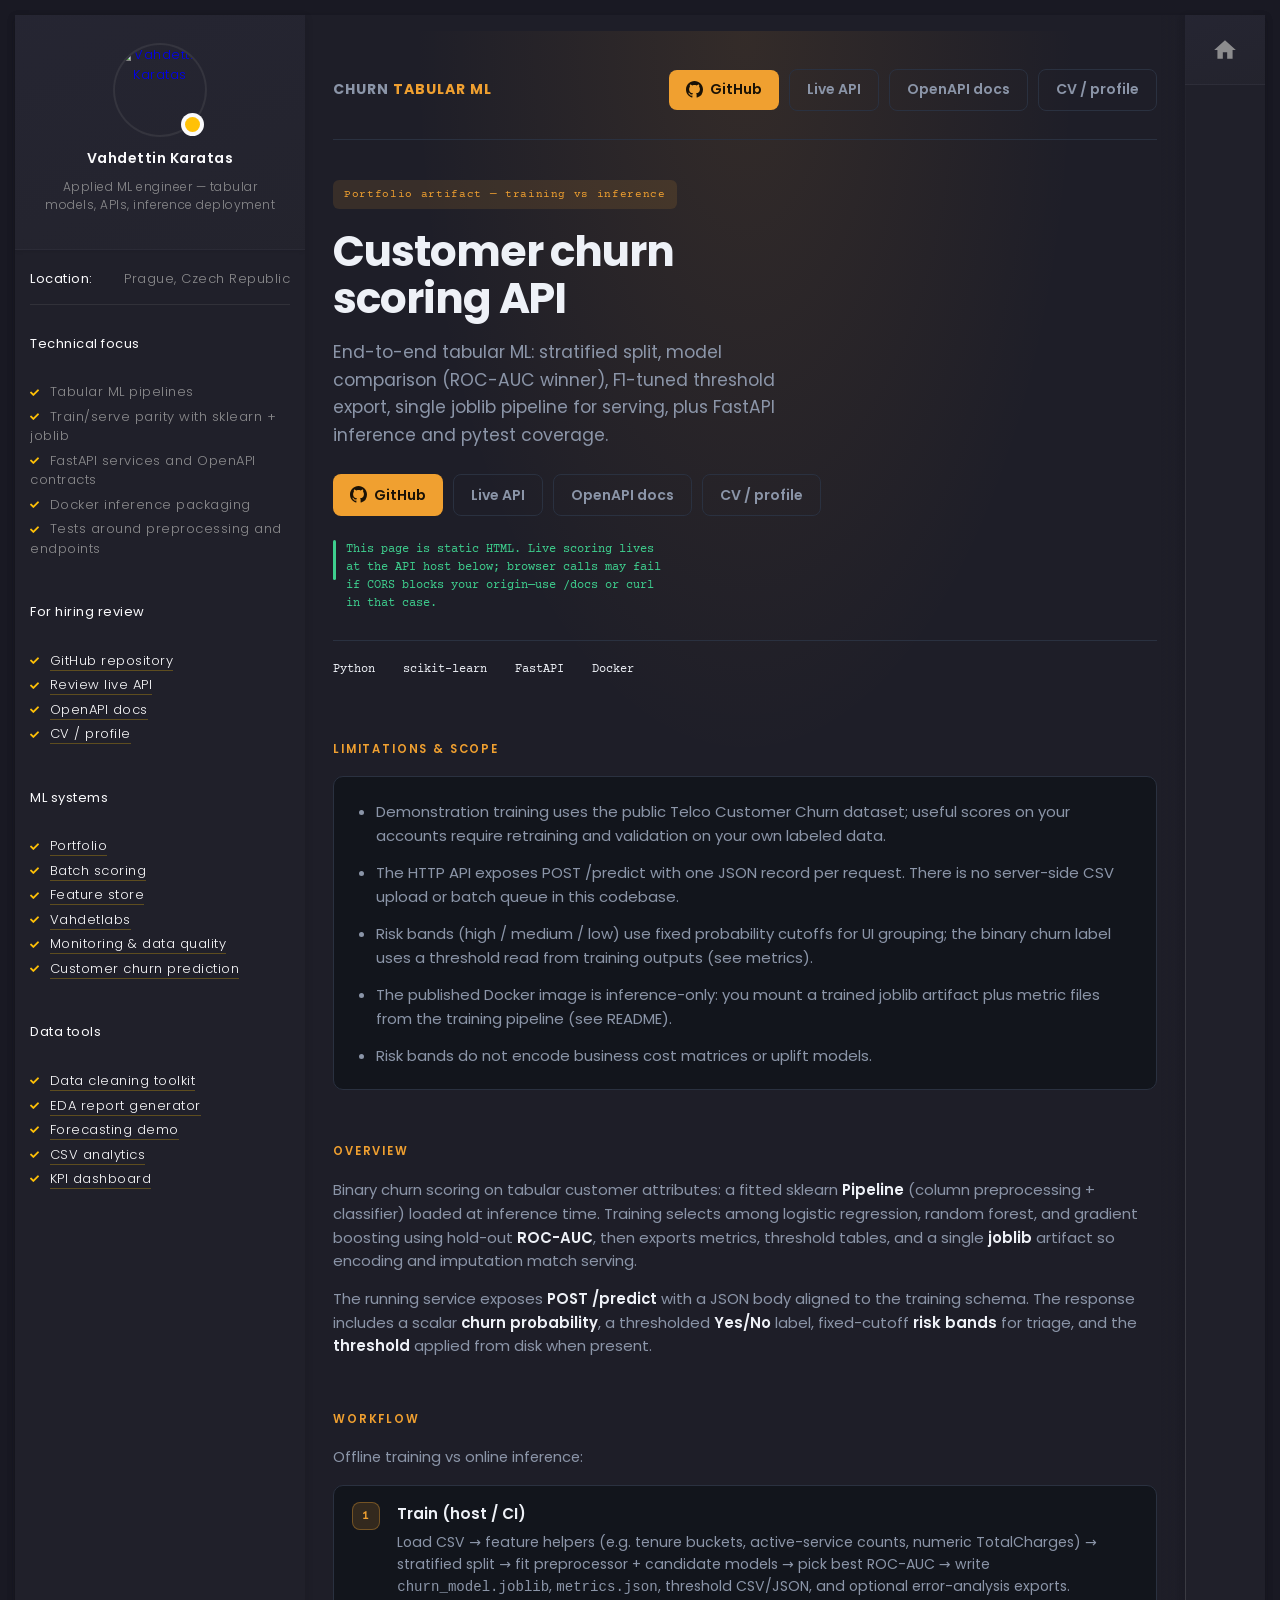
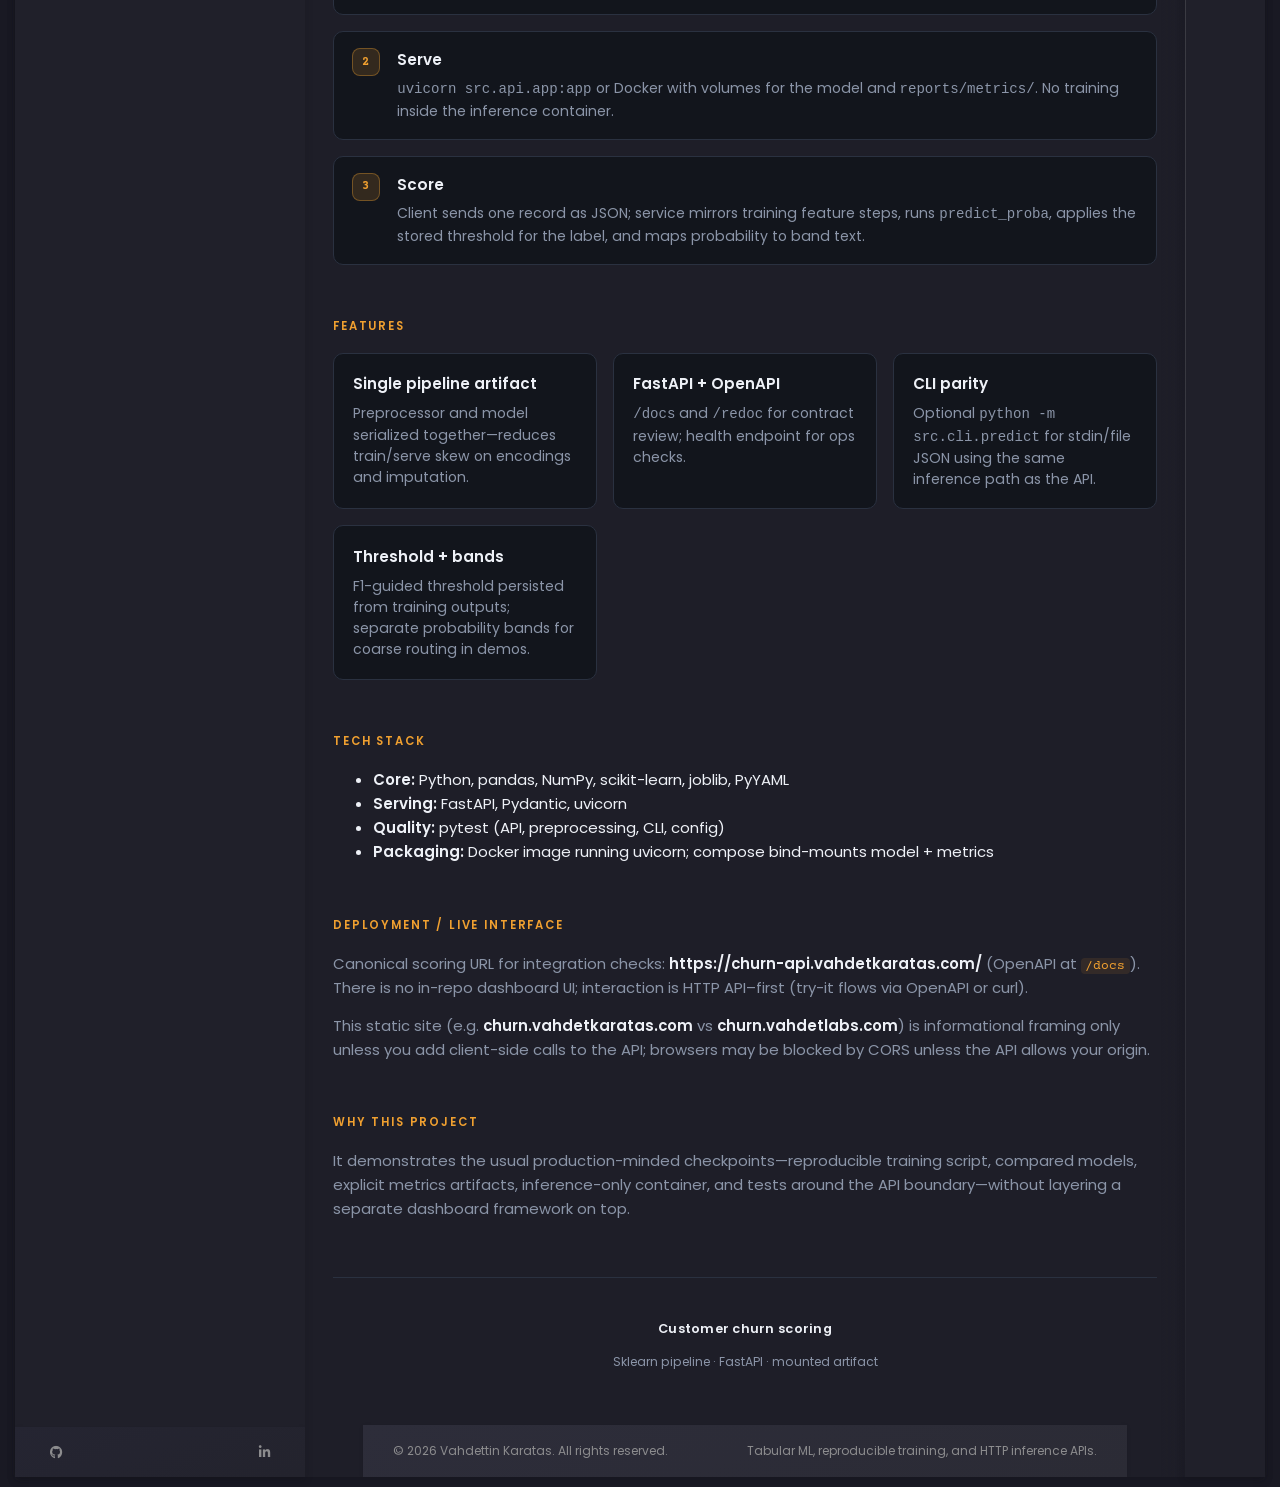
==== layout-shell/index.html @ cf545b8a "u2" ====
<!DOCTYPE html>
<html lang="en">
<head>
  <meta charset="UTF-8">
  <meta name="viewport" content="width=device-width, initial-scale=1">
  <meta name="description" content="Tabular churn model with sklearn preprocessing pipeline, FastAPI POST /predict, OpenAPI docs, and Docker inference deployment.">
  <meta name="theme-color" content="#1a1a1f">
  <title>Customer churn scoring — portfolio artifact</title>
  <link rel="icon" href="/favicon.svg" type="image/svg+xml">
  <link rel="shortcut icon" href="/favicon.svg" type="image/svg+xml">
  <link rel="preconnect" href="https://fonts.googleapis.com">
  <link rel="preconnect" href="https://fonts.gstatic.com" crossorigin>
  <link href="https://fonts.googleapis.com/css2?family=Courier+Prime:ital,wght@0,400;0,700;1,400&family=Poppins:wght@200;300;400;600;700&display=swap" rel="stylesheet">
  <link rel="stylesheet" href="https://cdnjs.cloudflare.com/ajax/libs/font-awesome/5.15.4/css/all.min.css" crossorigin="anonymous" referrerpolicy="no-referrer">
  <link rel="stylesheet" href="shell.css">
  <link rel="stylesheet" href="demo-content.css">
</head>
<body>
  <div class="shell-outer">
    <div class="shell-card">
      <div class="art-info-bar">
        <div class="art-info-bar-frame">
          <div class="art-info-bar-header">
            <button type="button" class="art-info-bar-btn" aria-label="Toggle info" aria-expanded="false">
              <i class="fas fa-ellipsis-v" aria-hidden="true"></i>
            </button>
          </div>

          <div class="art-header">
            <div class="art-avatar">
              <a href="https://vahdetkaratas.com/" class="art-avatar-curtain">
                <img src="https://vahdetkaratas.com/img/face-1.jpg" alt="Vahdettin Karatas" width="90" height="90">
                <i class="fas fa-expand" aria-hidden="true"></i>
              </a>
              <div class="art-lamp-light">
                <div class="art-available-lamp"></div>
              </div>
            </div>
            <h5 class="art-name mb-10"><a href="https://vahdetkaratas.com/">Vahdettin Karatas</a></h5>
            <div class="art-sm-text">Applied ML engineer — tabular models, APIs, inference deployment</div>
            
          </div>

          <div id="scrollbar2" class="art-scroll-frame">
            <div class="art-table p-15-15">
              <ul>
                <li><h6>Location:</h6><span>Prague, Czech Republic</span></li>
              </ul>
            </div>

            <div class="art-ls-divider"></div>

            <div class="art-knowledge-block p-30-15">
              <h6 class="mb-15">Technical focus</h6>
              <ul class="art-knowledge-list p-15-0">
                <li>Tabular ML pipelines</li>
<li>Train/serve parity with sklearn + joblib</li>
<li>FastAPI services and OpenAPI contracts</li>
<li>Docker inference packaging</li>
<li>Tests around preprocessing and endpoints</li>
              </ul>
            </div>

            <div class="art-knowledge-block p-30-15">
              <h6 class="mb-15">For hiring review</h6>
              <ul class="art-knowledge-list p-15-0">
                <li><a href="https://github.com/vahdetkaratas/Customer-Churn-Prediction-System" target="_blank" rel="noopener noreferrer">GitHub repository</a></li>
<li><a href="https://churn-api.vahdetkaratas.com/" target="_blank" rel="noopener noreferrer">Review live API</a></li>
<li><a href="https://churn-api.vahdetkaratas.com/docs" target="_blank" rel="noopener noreferrer">OpenAPI docs</a></li>
<li><a href="https://vahdetkaratas.com/" target="_blank" rel="noopener noreferrer">CV / profile</a></li>
              </ul>
            </div>

            <div class="art-knowledge-block p-30-15">
              <h6 class="mb-15">ML systems</h6>
              <ul class="art-knowledge-list p-15-0">
                <li><a href="https://vahdetkaratas.com/portfolio" target="_blank" rel="noopener noreferrer">Portfolio</a></li>
                <li><a href="https://batch-scoring.vahdetkaratas.com/" target="_blank" rel="noopener noreferrer">Batch scoring</a></li>
                <li><a href="https://feature-store.vahdetkaratas.com/" target="_blank" rel="noopener noreferrer">Feature store</a></li>
                <li><a href="https://vahdetlabs.com/" target="_blank" rel="noopener noreferrer">Vahdetlabs</a></li>
                <li><a href="https://monitoring.vahdetlabs.com/" target="_blank" rel="noopener noreferrer">Monitoring &amp; data quality</a></li>
                <li><a href="https://churn.vahdetlabs.com/" target="_blank" rel="noopener noreferrer">Customer churn prediction</a></li>
              </ul>
            </div>

            <div class="art-knowledge-block p-30-15">
              <h6 class="mb-15">Data tools</h6>
              <ul class="art-knowledge-list p-15-0">
                <li><a href="https://data-cleaning.vahdetlabs.com/" target="_blank" rel="noopener noreferrer">Data cleaning toolkit</a></li>
                <li><a href="https://eda-report.vahdetlabs.com/" target="_blank" rel="noopener noreferrer">EDA report generator</a></li>
                <li><a href="https://forecasting.vahdetlabs.com/" target="_blank" rel="noopener noreferrer">Forecasting demo</a></li>
                <li><a href="https://ai-analysis.vahdetlabs.com/" target="_blank" rel="noopener noreferrer">CSV analytics</a></li>
                <li><a href="https://kpi-dashboard.vahdetlabs.com/" target="_blank" rel="noopener noreferrer">KPI dashboard</a></li>
              </ul>
            </div>

          </div>

          <div class="art-ls-social">
            <a href="https://github.com/vahdetkaratas" target="_blank" rel="noopener noreferrer" title="GitHub" aria-label="GitHub"><i class="fab fa-github" aria-hidden="true"></i></a>
<a href="https://linkedin.com/in/vahdetkaratas" target="_blank" rel="noopener noreferrer" title="LinkedIn" aria-label="LinkedIn"><i class="fab fa-linkedin-in" aria-hidden="true"></i></a>
          </div>
        </div>
      </div>

      <div class="shell-main-wrap" id="shellMainWrap">
        <div class="shell-mobile-curtain" id="shellMobileCurtain" aria-hidden="true"></div>
        <div class="shell-main">
          <main class="shell-scroll" id="shellScroll">
            <div class="shell-content" id="projectContent">
              <div class="batch-page">
                <a class="skip" href="#main">Skip to content</a>

                <div class="wrap">
                  <header>
                    <div class="logo" id="top">Churn <span>tabular ML</span></div>
                    <div class="nav-actions">
                      <a class="btn btn-primary" href="https://github.com/vahdetkaratas/Customer-Churn-Prediction-System" target="_blank" rel="noopener noreferrer"><svg viewBox="0 0 24 24" aria-hidden="true"><path d="M12 0C5.37 0 0 5.37 0 12c0 5.31 3.435 9.795 8.205 11.385.6.105.825-.255.825-.57 0-.285-.015-1.23-.015-2.235-3.015.555-3.795-.735-4.035-1.41-.135-.345-.72-1.41-1.23-1.695-.42-.225-1.02-.78-.015-.795.945-.015 1.62.87 1.845 1.23 1.08 1.815 2.805 1.305 3.495.99.105-.78.42-1.305.765-1.605-2.67-.3-5.46-1.335-5.46-5.925 0-1.305.465-2.385 1.23-3.225-.12-.3-.54-1.53.12-3.18 0 0 1.005-.315 3.3 1.23.96-.27 1.98-.405 3-.405s2.04.135 3 .405c2.295-1.56 3.3-1.23 3.3-1.23.66 1.65.24 2.88.12 3.18.765.84 1.23 1.905 1.23 3.225 0 4.605-2.805 5.625-5.475 5.925.435.375.81 1.095.81 2.22 0 1.605-.015 2.895-.015 3.3 0 .315.225.69.825.57A12.02 12.02 0 0024 12c0-6.63-5.37-12-12-12z"/></svg>GitHub</a>
<a class="btn btn-ghost" href="https://churn-api.vahdetkaratas.com/" target="_blank" rel="noopener noreferrer">Live API</a>
<a class="btn btn-ghost" href="https://churn-api.vahdetkaratas.com/docs" target="_blank" rel="noopener noreferrer">OpenAPI docs</a>
<a class="btn btn-ghost" href="https://vahdetkaratas.com/" target="_blank" rel="noopener noreferrer">CV / profile</a>
                    </div>
                  </header>

                  <div id="main">
                    <section class="hero">
                      <span class="hero-badge">Portfolio artifact — training vs inference</span>
                      <h1>Customer churn scoring API</h1>
                      <p class="hero-lead">End-to-end tabular ML: stratified split, model comparison (ROC-AUC winner), F1-tuned threshold export, single joblib pipeline for serving, plus FastAPI inference and pytest coverage.</p>
                      <div class="hero-cta">
                        <a class="btn btn-primary" href="https://github.com/vahdetkaratas/Customer-Churn-Prediction-System" target="_blank" rel="noopener noreferrer"><svg viewBox="0 0 24 24" aria-hidden="true"><path d="M12 0C5.37 0 0 5.37 0 12c0 5.31 3.435 9.795 8.205 11.385.6.105.825-.255.825-.57 0-.285-.015-1.23-.015-2.235-3.015.555-3.795-.735-4.035-1.41-.135-.345-.72-1.41-1.23-1.695-.42-.225-1.02-.78-.015-.795.945-.015 1.62.87 1.845 1.23 1.08 1.815 2.805 1.305 3.495.99.105-.78.42-1.305.765-1.605-2.67-.3-5.46-1.335-5.46-5.925 0-1.305.465-2.385 1.23-3.225-.12-.3-.54-1.53.12-3.18 0 0 1.005-.315 3.3 1.23.96-.27 1.98-.405 3-.405s2.04.135 3 .405c2.295-1.56 3.3-1.23 3.3-1.23.66 1.65.24 2.88.12 3.18.765.84 1.23 1.905 1.23 3.225 0 4.605-2.805 5.625-5.475 5.925.435.375.81 1.095.81 2.22 0 1.605-.015 2.895-.015 3.3 0 .315.225.69.825.57A12.02 12.02 0 0024 12c0-6.63-5.37-12-12-12z"/></svg>GitHub</a>
<a class="btn btn-ghost" href="https://churn-api.vahdetkaratas.com/" target="_blank" rel="noopener noreferrer">Live API</a>
<a class="btn btn-ghost" href="https://churn-api.vahdetkaratas.com/docs" target="_blank" rel="noopener noreferrer">OpenAPI docs</a>
<a class="btn btn-ghost" href="https://vahdetkaratas.com/" target="_blank" rel="noopener noreferrer">CV / profile</a>
                      </div>
                      <p class="hero-note">This page is static HTML. Live scoring lives at the API host below; browser calls may fail if CORS blocks your origin—use /docs or curl in that case.</p>
                      <div class="metrics" aria-label="Project facts">
                        <div><span>Python</span></div>
<div><span>scikit-learn</span></div>
<div><span>FastAPI</span></div>
<div><span>Docker</span></div>
                      </div>
                    </section>

                    <section id="scope" aria-labelledby="h-scope"><h2 id="h-scope">Limitations &amp; scope</h2><div class="pitch"><ul><li>Demonstration training uses the public Telco Customer Churn dataset; useful scores on your accounts require retraining and validation on your own labeled data.</li>
<li>The HTTP API exposes POST /predict with one JSON record per request. There is no server-side CSV upload or batch queue in this codebase.</li>
<li>Risk bands (high / medium / low) use fixed probability cutoffs for UI grouping; the binary churn label uses a threshold read from training outputs (see metrics).</li>
<li>The published Docker image is inference-only: you mount a trained joblib artifact plus metric files from the training pipeline (see README).</li>
<li>Risk bands do not encode business cost matrices or uplift models.</li></ul></div></section>

                    <section class="proj-section" aria-labelledby="overview-heading">
  <h2 id="overview-heading">Overview</h2>
  <div class="proj-prose">
    <p>
      Binary churn scoring on tabular customer attributes: a fitted sklearn <strong>Pipeline</strong>
      (column preprocessing + classifier) loaded at inference time. Training selects among logistic regression,
      random forest, and gradient boosting using hold-out <strong>ROC-AUC</strong>, then exports metrics,
      threshold tables, and a single <strong>joblib</strong> artifact so encoding and imputation match serving.
    </p>
    <p>
      The running service exposes <strong>POST /predict</strong> with a JSON body aligned to the training schema.
      The response includes a scalar <strong>churn probability</strong>, a thresholded <strong>Yes/No</strong> label,
      fixed-cutoff <strong>risk bands</strong> for triage, and the <strong>threshold</strong> applied from disk when present.
    </p>
  </div>
</section>

<section class="proj-section" aria-labelledby="workflow-heading">
  <h2 id="workflow-heading">Workflow</h2>
  <p class="proj-section-intro">Offline training vs online inference:</p>
  <ol class="proj-steps">
    <li class="proj-step">
      <span class="proj-step-num">1</span>
      <div class="proj-step-body">
        <h3 class="proj-step-title">Train (host / CI)</h3>
        <p>
          Load CSV → feature helpers (e.g. tenure buckets, active-service counts, numeric TotalCharges) → stratified split →
          fit preprocessor + candidate models → pick best ROC-AUC → write <code>churn_model.joblib</code>,
          <code>metrics.json</code>, threshold CSV/JSON, and optional error-analysis exports.
        </p>
      </div>
    </li>
    <li class="proj-step">
      <span class="proj-step-num">2</span>
      <div class="proj-step-body">
        <h3 class="proj-step-title">Serve</h3>
        <p>
          <code>uvicorn src.api.app:app</code> or Docker with volumes for the model and <code>reports/metrics/</code>.
          No training inside the inference container.
        </p>
      </div>
    </li>
    <li class="proj-step">
      <span class="proj-step-num">3</span>
      <div class="proj-step-body">
        <h3 class="proj-step-title">Score</h3>
        <p>
          Client sends one record as JSON; service mirrors training feature steps, runs <code>predict_proba</code>,
          applies the stored threshold for the label, and maps probability to band text.
        </p>
      </div>
    </li>
  </ol>
</section>

<section class="proj-section" aria-labelledby="features-heading">
  <h2 id="features-heading">Features</h2>
  <div class="proj-card-grid">
    <div class="proj-card">
      <h3 class="proj-card-title">Single pipeline artifact</h3>
      <p>Preprocessor and model serialized together—reduces train/serve skew on encodings and imputation.</p>
    </div>
    <div class="proj-card">
      <h3 class="proj-card-title">FastAPI + OpenAPI</h3>
      <p><code>/docs</code> and <code>/redoc</code> for contract review; health endpoint for ops checks.</p>
    </div>
    <div class="proj-card">
      <h3 class="proj-card-title">CLI parity</h3>
      <p>Optional <code>python -m src.cli.predict</code> for stdin/file JSON using the same inference path as the API.</p>
    </div>
    <div class="proj-card">
      <h3 class="proj-card-title">Threshold + bands</h3>
      <p>F1-guided threshold persisted from training outputs; separate probability bands for coarse routing in demos.</p>
    </div>
  </div>
</section>

<section class="proj-section" aria-labelledby="stack-heading">
  <h2 id="stack-heading">Tech stack</h2>
  <div class="proj-prose">
    <ul>
      <li><strong>Core:</strong> Python, pandas, NumPy, scikit-learn, joblib, PyYAML</li>
      <li><strong>Serving:</strong> FastAPI, Pydantic, uvicorn</li>
      <li><strong>Quality:</strong> pytest (API, preprocessing, CLI, config)</li>
      <li><strong>Packaging:</strong> Docker image running uvicorn; compose bind-mounts model + metrics</li>
    </ul>
  </div>
</section>

<section class="proj-section" aria-labelledby="deploy-heading">
  <h2 id="deploy-heading">Deployment / live interface</h2>
  <div class="proj-prose">
    <p>
      Canonical scoring URL for integration checks: <strong>https://churn-api.vahdetkaratas.com/</strong>
      (OpenAPI at <code>/docs</code>). There is no in-repo dashboard UI; interaction is HTTP API–first (try-it flows via OpenAPI or curl).
    </p>
    <p>
      This static site (e.g. <strong>churn.vahdetkaratas.com</strong> vs <strong>churn.vahdetlabs.com</strong>) is informational framing only unless you add client-side calls to the API; browsers may be blocked by CORS unless the API allows your origin.
    </p>
  </div>
</section>

<section class="proj-section" aria-labelledby="why-heading">
  <h2 id="why-heading">Why this project</h2>
  <div class="proj-prose">
    <p>
      It demonstrates the usual production-minded checkpoints—reproducible training script, compared models,
      explicit metrics artifacts, inference-only container, and tests around the API boundary—without layering a separate dashboard framework on top.
    </p>
  </div>
</section>

                  </div>

                  <footer class="batch-project-footer">
                    <p class="name">Customer churn scoring</p>
                    <p style="margin:0.35rem 0 0;font-size:0.76rem;">Sklearn pipeline · FastAPI · mounted artifact</p>
                  </footer>
                </div>
              </div>
            </div>

            <div class="container-fluid p-30-0">
              <footer class="footer">
                <div class="art-copy">© <span id="shellYear"></span> Vahdettin Karatas. All rights reserved.</div>
                <div class="footer-developer">Tabular ML, reproducible training, and HTTP inference APIs.</div>
              </footer>
            </div>
          </main>
        </div>

        <aside class="shell-rail" aria-label="Home">
          <div class="shell-rail-header">
            <a class="shell-rail-home" href="https://vahdetkaratas.com/" id="shellHomeLink" title="Portfolio home" aria-label="Portfolio home">
              <svg viewBox="0 0 24 24" aria-hidden="true" class="shell-rail-home-icon">
                <path fill="currentColor" d="M10 20v-6h4v6h5v-8h3L12 3 2 12h3v8h5z"/>
              </svg>
            </a>
          </div>
          <div class="shell-rail-spacer" aria-hidden="true"></div>
        </aside>
      </div>
    </div>
  </div>

  <script src="shell.js"></script>
</body>
</html>
---- layout-shell/shell.css ----
/**
 * layout-shell — info bar transcribed from:
 *   _config.scss (tokens), _info-bar.scss, _common.scss (art-table, utilities),
 *   _markup.scss (.art-info-bar / .art-scroll-frame), _enhancements.scss (info bar tweaks)
 */
:root {
  --main-color: #ffc107;
  --text-neon: 0 0 3px rgba(250, 250, 252, 0.4);
  --info-bar-1: rgb(32, 32, 42);
  --info-bar-2-a: rgb(37, 37, 50);
  --info-bar-2-b: rgb(35, 35, 45);
  --content-bg: rgb(30, 30, 40);
  --deep: rgb(25, 25, 35);
  --card-a: rgb(45, 45, 58);
  --card-b: rgb(43, 43, 53);
  --card-s-light: linear-gradient(159deg, rgba(45, 45, 58, 0.88) 0%, rgba(43, 43, 53, 0.88) 100%);
  --text-1: rgb(250, 250, 252);
  --text-2: rgb(140, 140, 142);
  --text-3: rgb(100, 100, 102);
  --border-soft: rgba(255, 255, 255, 0.08);
  --shadow-1: 0 3px 8px 0 rgba(15, 15, 20, 0.2);
  --shadow-2: 0 1px 4px 0 rgba(15, 15, 20, 0.1);
  --tr-sm: 0.2s ease-out;
  --tr-md: 0.4s ease-in-out;
  --rail-width: 80px;
}

* {
  box-sizing: border-box;
}

html,
body {
  margin: 0;
  min-height: 100%;
}

/* Shell outer = .art-app padding */
.shell-outer {
  padding: 15px;
  min-height: 100vh;
  overflow-x: hidden;
  font-family: "Poppins", var(--font-primary, sans-serif);
  background: var(--deep);
  color: var(--text-2);
  font-size: 13px;
  font-weight: 300;
  letter-spacing: 0.5px;
  -webkit-font-smoothing: subpixel-antialiased;
}

.shell-outer * {
  scrollbar-width: none;
}
.shell-outer *::-webkit-scrollbar {
  display: none;
}

.shell-card {
  max-width: 1440px;
  margin: 0 auto;
  background: var(--content-bg);
  box-shadow: var(--shadow-1);
  min-height: calc(100vh - 30px);
  display: flex;
  flex-wrap: nowrap;
  align-items: stretch;
  position: relative;
}

/* ========== INFO BAR (_info-bar.scss + _markup.scss) ========== */
/* No horizontal padding here — only .art-info-bar-frame has 0 15px (_markup).
   Adding both caused “box in box” (30px total inset vs original single gutter). */
/* Typography matches _common.scss body + info-bar text rhythm */
.art-info-bar {
  background: var(--info-bar-1);
  width: 290px;
  min-width: 290px;
  max-width: 290px;
  height: calc(100vh - 30px);
  position: relative;
  z-index: 999;
  box-shadow: var(--shadow-1);
  transition: 0.55s ease-in-out;
  box-sizing: border-box;
  overflow-x: hidden;
  font-size: 13px;
  font-weight: 300;
  letter-spacing: 0.5px;
  line-height: 1.5;
  -webkit-font-smoothing: subpixel-antialiased;
}

.art-info-bar .art-info-bar-frame {
  padding: 0 15px;
  position: relative;
  height: 100%;
  box-sizing: border-box;
}

/* Mobile header — hidden on desktop (_markup.scss) */
.art-info-bar .art-info-bar-header {
  width: 100%;
  height: 70px;
  justify-content: flex-start;
  align-items: center;
  position: absolute;
  left: 0;
  top: 0;
  z-index: 999999999999;
  display: none;
  box-sizing: border-box;
}

.art-info-bar .art-info-bar-btn {
  margin-left: auto;
  pointer-events: all;
  font-size: 14px;
  padding: 30px;
  background: none;
  border: none;
  font: inherit;
  cursor: pointer;
  color: var(--text-2);
}

.art-info-bar .art-info-bar-btn:hover {
  color: var(--text-1);
}

/* Fits inside .art-info-bar-frame (single 15px gutter — no root bar padding) */
.art-info-bar .art-header {
  position: absolute;
  left: 0;
  top: 0;
  z-index: 99999;
  width: 100%;
  box-sizing: border-box;
  padding: 30px;
  height: 235px;
  background: linear-gradient(159deg, rgba(37, 37, 50, 0.98) 0%, rgba(35, 35, 45, 0.98) 100%);
  text-align: center;
  box-shadow: var(--shadow-2);
  border-bottom: 1px solid rgba(140, 140, 142, 0.06);
}

.art-info-bar .art-avatar {
  width: 90px;
  height: 90px;
  margin: 0 auto 15px;
  border-radius: 50%;
  position: relative;
}

.art-info-bar .art-avatar .art-avatar-curtain {
  position: relative;
  width: 100%;
  height: 100%;
  border-radius: 50%;
  display: flex;
  justify-content: center;
  outline: inherit;
  transition: var(--tr-sm), box-shadow 0.2s ease;
  z-index: 0;
  overflow: hidden;
  box-shadow: 0 0 0 2px rgba(140, 140, 142, 0.15);
}

.art-info-bar .art-avatar .art-avatar-curtain:hover {
  opacity: 1;
  outline: inherit;
  box-shadow: 0 0 0 2px rgba(140, 140, 142, 0.25);
}

.art-info-bar .art-avatar .art-avatar-curtain i {
  background: linear-gradient(159deg, rgba(45, 45, 58, 0.88) 0%, rgba(43, 43, 53, 0.88) 100%);
  width: 30px;
  height: 30px;
  text-align: center;
  align-self: center;
  font-weight: 700;
  font-size: 12px;
  line-height: 30px;
  color: var(--text-1);
  border-radius: 50%;
  opacity: 0;
  z-index: 1;
  transition: var(--tr-md);
}

.art-info-bar .art-avatar .art-avatar-curtain img {
  position: absolute;
  width: 100%;
  height: 100%;
  object-fit: cover;
  border-radius: 50%;
  z-index: 0;
  left: 0;
  top: 0;
}

.art-info-bar .art-avatar .art-avatar-curtain:hover i {
  opacity: 0.7;
}

.art-info-bar .art-avatar .art-avatar-curtain:hover i:hover {
  opacity: 1;
  transform: scale(1.07);
}

/* Availability lamp */
.art-info-bar .art-avatar .art-lamp-light {
  z-index: 2;
}

.art-info-bar .art-avatar .art-lamp-light::before {
  content: "";
  position: absolute;
  bottom: -1px;
  right: 1px;
  background: var(--text-1);
  height: 23px;
  width: 23px;
  border-radius: 50%;
  animation: shell-puls 1s infinite;
}

@keyframes shell-puls {
  0% {
    transform: scale(0.6);
    opacity: 1;
  }
  100% {
    transform: scale(1);
    opacity: 0;
  }
}

.art-info-bar .art-avatar .art-available-lamp {
  position: absolute;
  bottom: 3px;
  right: 5px;
  height: 15px;
  width: 15px;
  background: var(--main-color);
  border-radius: 50%;
  z-index: 0;
  transition: var(--tr-md);
  overflow: visible;
}

/* Tooltip: SCSS uses position:relative on ::after — that keeps a layout box under the text area.
   Absolute + visibility fixes the phantom “extra box” while hover still matches the site. */
.art-info-bar .art-avatar .art-available-lamp::after {
  position: absolute;
  left: 28px;
  top: -10px;
  content: "I am available for freelance hire";
  width: 115px;
  display: block;
  padding: 5px 10px;
  font-size: 12px;
  font-weight: 200;
  font-family: "Poppins", sans-serif;
  color: var(--text-2);
  box-shadow: var(--shadow-2);
  background: var(--deep);
  opacity: 0;
  visibility: hidden;
  pointer-events: none;
  transform: translateX(20px);
  transition: var(--tr-md);
  text-align: left;
  white-space: normal;
  margin: 0;
}

.art-info-bar .art-avatar .art-available-lamp::before {
  content: "";
  position: absolute;
  height: 5px;
  width: 5px;
  right: -15px;
  top: 5px;
  opacity: 0;
  background: var(--deep);
  pointer-events: none;
  transform: translateX(20px) rotate(45deg);
  transition: var(--tr-md);
  z-index: 99;
}

.art-info-bar .art-avatar .art-available-lamp:hover::after {
  opacity: 1;
  visibility: visible;
  transform: translateX(0);
}

.art-info-bar .art-avatar .art-available-lamp:hover::before {
  opacity: 1;
  transform: translateX(0) rotate(45deg);
}

/* h5.art-name.mb-10 — .margin:0 was beating .mb-10 (higher specificity); keep 10px below name */
.art-info-bar .art-name {
  color: var(--text-1);
  transition: var(--tr-md);
  font-size: 14px;
  font-weight: 600;
  line-height: 1.25;
  margin: 0 0 10px 0;
  padding: 0;
}

.art-info-bar .art-name a {
  color: var(--text-1);
  text-decoration: none;
  transition: var(--tr-md);
}

.art-info-bar .art-name:hover a {
  color: var(--main-color);
}

.art-info-bar .art-header .art-sm-text {
  font-size: 12px;
  line-height: 1.5;
  margin: 0;
  padding: 0;
}

/* Scroll / list areas still use global .art-sm-text size if needed */
.art-sm-text {
  font-size: 12px;
}

.art-muted {
  color: var(--text-3);
}

/* .mb-10 under last header line (availability) */
.art-info-bar .art-header .art-sm-text.art-muted.mb-10 {
  margin-bottom: 10px;
}

.p-15-15 {
  padding-top: 15px;
  padding-bottom: 15px;
}

.p-30-15 {
  padding-top: 30px;
  padding-bottom: 15px;
}

.p-15-0 {
  padding-top: 15px;
  padding-bottom: 0;
}

.mb-10 {
  margin-bottom: 10px;
}

.mb-15 {
  margin-bottom: 15px;
}

/* Scroll area: _markup.scss .art-info-bar-frame .art-scroll-frame .scroll-content → 240px 0 50px */
.art-info-bar #scrollbar2.art-scroll-frame {
  width: 100%;
  max-width: 100%;
  height: calc(100vh - 30px);
  overflow-x: hidden;
  overflow-y: auto;
  -webkit-overflow-scrolling: touch;
  box-sizing: border-box;
  padding: 240px 0 50px;
}

/* _common.scss .art-table */
.art-info-bar .art-table {
  color: var(--text-2);
}

.art-info-bar .art-table ul {
  padding: 0;
  margin: 0;
}

.art-info-bar .art-table ul li {
  list-style-type: none;
  display: flex;
  justify-content: space-between;
  margin-bottom: 5px;
}

.art-info-bar .art-table ul li:last-child {
  margin-bottom: 0;
}

.art-info-bar .art-table ul li h6 {
  padding-right: 20px;
  margin: 0;
  font-size: 13px;
  font-weight: 400;
  color: var(--text-1);
  line-height: 1.45;
}

.art-info-bar .art-table ul li > span:nth-child(2) {
  text-align: right;
  font-size: 13px;
  line-height: 1.45;
}

/* _common .art-ls-divider + _enhancements */
.art-ls-divider {
  background: var(--text-3);
  width: 100%;
  height: 1px;
  opacity: 0.25;
}

/* .mb-15 must win — do not use margin:0 shorthand on h6 (was overriding .mb-15) */
.art-info-bar .art-knowledge-block > h6 {
  margin: 0 0 15px 0;
  padding: 0;
  font-size: 13px;
  font-weight: 400;
  color: var(--text-1);
  line-height: 1.35;
}

/* _info-bar.scss .art-knowledge-list */
.art-info-bar .art-knowledge-list {
  padding-left: 0;
  margin: 0;
  list-style: none;
}

.art-info-bar .art-knowledge-list li {
  list-style-type: none;
  margin-bottom: 5px;
  padding: 0;
  color: var(--text-2);
  font-size: 13px;
  line-height: 1.5;
}

.art-info-bar .art-knowledge-list li:last-child {
  margin-bottom: 0;
}

.art-info-bar .art-knowledge-list li::before {
  font-family: "Font Awesome 5 Free";
  font-weight: 900;
  content: "\f00c";
  margin-right: 10px;
  font-size: 9px;
  color: var(--main-color);
  display: inline-block;
  vertical-align: 0.1em;
}

/* _info-bar .art-ls-social */
.art-info-bar .art-ls-social {
  display: flex;
  align-items: center;
  justify-content: space-between;
  padding: 0 35px;
  height: 50px;
  background: linear-gradient(159deg, rgba(37, 37, 50, 0.98) 0%, rgba(35, 35, 45, 0.98) 100%);
  position: absolute;
  bottom: 0;
  box-shadow: var(--shadow-2);
  left: 0;
  width: 100%;
  box-sizing: border-box;
  z-index: 999;
}

/* _info-bar social links: no font-size in SCSS — inherit body 13px */
.art-info-bar .art-ls-social a {
  color: var(--text-2);
  transition: var(--tr-sm);
  font-size: 13px;
  line-height: 1;
}

.art-info-bar .art-ls-social a:hover {
  text-shadow: var(--text-neon);
  color: var(--text-1);
  transform: scale(1.1);
  opacity: 1;
}

/* ========== Main column + rail (unchanged shell) ========== */
.shell-main-wrap {
  flex: 1;
  min-width: 0;
  display: flex;
  flex-wrap: nowrap;
  align-items: stretch;
  position: relative;
  min-height: calc(100vh - 30px);
}

/* Desktop: no curtain node */
.shell-mobile-curtain {
  display: none;
}

@media (min-width: 921px) {
  .shell-main-wrap::after {
    content: "";
    position: absolute;
    right: var(--rail-width);
    top: 0;
    bottom: 0;
    width: 24px;
    background: linear-gradient(90deg, transparent 0%, rgba(25, 25, 35, 0.12) 100%);
    pointer-events: none;
    z-index: 5;
  }

  /*
   * Long main content: stretch sidebar + rail with the main column; window scrolls.
   */
  .shell-card {
    align-items: stretch;
  }

  .art-info-bar {
    height: auto;
    align-self: stretch;
    min-height: calc(100vh - 30px);
  }

  .art-info-bar .art-info-bar-frame {
    display: flex;
    flex-direction: column;
    min-height: 100%;
    height: 100%;
  }

  .art-info-bar #scrollbar2.art-scroll-frame {
    height: auto;
    flex: 1 1 auto;
    min-height: 10rem;
    max-height: none;
  }

  .shell-main-wrap {
    align-items: stretch;
    min-height: calc(100vh - 30px);
  }

  .shell-main {
    flex: 1 1 auto;
    min-width: 0;
    min-height: 0;
    display: flex;
    flex-direction: column;
  }

  main.shell-scroll {
    flex: 0 0 auto;
    min-height: 0;
    overflow-x: hidden;
    overflow-y: visible;
  }

  .shell-rail {
    align-self: stretch;
    min-height: calc(100vh - 30px);
  }
}

.shell-main {
  flex: 1;
  min-width: 0;
  display: flex;
  flex-direction: column;
  background: var(--content-bg);
}

.shell-scroll {
  flex: 1;
  min-height: 0;
  overflow-y: auto;
  padding: 2rem 1.75rem 0;
  -webkit-overflow-scrolling: touch;
  color: var(--text-1);
  font-size: 15px;
  font-weight: 400;
  letter-spacing: normal;
}

.shell-content {
  max-width: 900px;
  margin: 0 auto;
  min-height: 35vh;
}

.shell-placeholder {
  margin: 0;
  padding: 2rem 1.25rem;
  border: 1px dashed var(--border-soft);
  border-radius: 4px;
  color: var(--text-3);
  font-size: 0.88rem;
  text-align: center;
  background: rgba(25, 25, 35, 0.25);
}

.container-fluid {
  overflow-x: hidden;
  padding: 0 30px;
  position: relative;
  max-width: 100%;
  box-sizing: border-box;
}

.p-30-0 {
  padding-top: 30px;
  padding-bottom: 0;
}

.footer {
  width: 100%;
  padding: 17px 30px 7px;
  display: flex;
  flex-wrap: wrap;
  justify-content: space-between;
  align-items: center;
  background: linear-gradient(159deg, var(--card-a) 0%, var(--card-b) 100%);
  box-shadow: var(--shadow-2);
  font-size: 12px;
  color: var(--text-2);
  transition: 0.55s ease-in-out;
  z-index: 9;
}

.footer > div {
  margin-bottom: 10px;
}

.footer a {
  color: inherit;
  text-decoration: none;
  transition: var(--tr-sm);
}

.footer a:hover {
  color: var(--text-1);
}

.art-copy {
  color: var(--text-2);
}

.footer-developer {
  color: var(--text-2);
  text-align: right;
}

.shell-rail {
  width: var(--rail-width);
  min-width: var(--rail-width);
  flex-shrink: 0;
  background: var(--info-bar-1);
  display: flex;
  flex-direction: column;
  box-shadow: var(--shadow-1);
  position: relative;
  z-index: 6;
}

.shell-rail::before {
  content: "";
  position: absolute;
  left: 0;
  top: 0;
  bottom: 0;
  width: 1px;
  background: linear-gradient(
    180deg,
    transparent 0%,
    rgba(140, 140, 142, 0.2) 20%,
    rgba(140, 140, 142, 0.25) 50%,
    rgba(140, 140, 142, 0.2) 80%,
    transparent 100%
  );
  pointer-events: none;
}

.shell-rail-header {
  width: 100%;
  height: 70px;
  min-height: 70px;
  display: flex;
  align-items: center;
  justify-content: center;
  background: linear-gradient(159deg, rgba(37, 37, 50, 0.98) 0%, rgba(35, 35, 45, 0.98) 100%);
  border-bottom: 1px solid rgba(140, 140, 142, 0.08);
}

.shell-rail-home {
  display: flex;
  align-items: center;
  justify-content: center;
  width: 100%;
  height: 100%;
  color: var(--text-2);
  text-decoration: none;
  transition: color 0.2s, background 0.2s;
}

.shell-rail-home:hover {
  color: var(--main-color);
  background: rgba(255, 255, 255, 0.04);
}

.shell-rail-home-icon {
  width: 26px;
  height: 26px;
  display: block;
}

.shell-rail-spacer {
  flex: 1;
  min-height: 8px;
}

/* ========== Mobile (_markup max-width 920px) ========== */
@media (max-width: 920px) {
  .container-fluid {
    padding-left: 15px;
    padding-right: 15px;
  }

  .art-info-bar .art-info-bar-header {
    display: flex;
    flex-direction: row;
    align-items: center;
    justify-content: flex-start;
  }

  .shell-card {
    flex-direction: column;
    position: relative;
  }

  .shell-mobile-curtain.is-open {
    display: block;
    position: fixed;
    inset: 0;
    z-index: 998;
    background: rgba(30, 30, 40, 0.88);
    cursor: pointer;
    border: none;
    padding: 0;
    margin: 0;
  }

  .art-info-bar {
    position: absolute;
    left: -290px;
    width: 290px;
    height: 100vh;
    transition: transform 0.2s ease-out;
    z-index: 997;
  }

  .art-info-bar.art-active {
    transform: translateX(290px);
    z-index: 1000;
  }

  .art-info-bar .art-info-bar-btn {
    transform: translateX(70px);
    transition: var(--tr-md);
  }

  .art-info-bar.art-active .art-info-bar-btn {
    transform: translateX(0);
  }

  #scrollbar2.art-scroll-frame {
    height: 100vh;
  }

  .shell-main-wrap {
    flex-direction: column;
    min-height: 0;
    width: 100%;
    max-width: 100vw;
  }

  .shell-main-wrap::after {
    display: none !important;
  }

  .shell-scroll {
    min-height: 50vh;
  }

  .shell-rail {
    width: 100%;
    min-width: 100%;
    flex-direction: row;
    order: -1;
    min-height: 56px;
  }

  .shell-rail-header {
    width: 100%;
    height: 56px;
    min-height: 56px;
    border-bottom: 1px solid var(--border-soft);
  }

  .shell-rail-spacer {
    display: none;
  }
}

@media (max-width: 600px) {
  .footer {
    flex-direction: column;
    align-items: flex-start;
  }
  .footer-developer {
    text-align: left;
  }
}
---- layout-shell/demo-content.css ----
/* Demo page body — scoped inside .batch-page (shell = shell.css) */
.batch-page {
  --bg: #0a0c10;
  --bg-elevated: #12151c;
  --border: #2a3140;
  --text: #eef1f7;
  --muted: #8b95a8;
  --accent: #f0a030;
  --accent-hover: #ffb84d;
  --accent-glow: rgba(240, 160, 48, 0.12);
  --ok: #3ecf8e;
  --content-bg: rgb(30, 30, 40);
  --font-sans: "Poppins", system-ui, -apple-system, sans-serif;
  --font-mono: "Courier Prime", "Courier New", Courier, monospace;
  --radius: 10px;
  --step: 0.05s;
  position: relative;
  box-sizing: border-box;
  font-family: var(--font-sans);
  color: var(--text);
  line-height: 1.6;
  padding-bottom: 0.5rem;
}

@media (prefers-reduced-motion: reduce) {
  .batch-page * {
    animation-duration: 0.01ms !important;
    animation-iteration-count: 1 !important;
    transition-duration: 0.01ms !important;
  }
}

.batch-page *,
.batch-page *::before,
.batch-page *::after {
  box-sizing: border-box;
}

.batch-page a:focus-visible,
.batch-page .btn:focus-visible {
  outline: 2px solid var(--accent);
  outline-offset: 3px;
}

.batch-page .skip {
  position: absolute;
  left: -9999px;
  top: 0.5rem;
  padding: 0.5rem 1rem;
  background: var(--accent);
  color: var(--bg);
  font-weight: 600;
  z-index: 100;
  border-radius: 4px;
}
.batch-page .skip:focus {
  left: 0.5rem;
}

.batch-page header {
  display: flex;
  flex-wrap: wrap;
  align-items: center;
  justify-content: space-between;
  gap: 1rem;
  padding: 1.35rem 0 1.75rem;
  border-bottom: 1px solid var(--border);
}
.batch-page .logo {
  font-weight: 700;
  font-size: 0.88rem;
  letter-spacing: 0.07em;
  text-transform: uppercase;
  color: var(--muted);
}
.batch-page .logo span {
  color: var(--accent);
}

.batch-page .nav-actions {
  display: flex;
  flex-wrap: wrap;
  align-items: center;
  gap: 0.65rem;
}
.batch-page .btn {
  display: inline-flex;
  align-items: center;
  justify-content: center;
  gap: 0.45rem;
  padding: 0.55rem 1.05rem;
  font-family: var(--font-sans);
  font-weight: 600;
  font-size: 0.875rem;
  text-decoration: none;
  border-radius: 8px;
  border: none;
  cursor: pointer;
  transition: transform 0.18s ease, box-shadow 0.18s ease, background 0.18s ease, color 0.18s ease;
}
.batch-page .btn-primary {
  background: var(--accent);
  color: #1a1206;
}
.batch-page .btn-primary:hover {
  background: var(--accent-hover);
  transform: translateY(-2px);
  box-shadow: 0 10px 28px rgba(240, 160, 48, 0.22);
}
.batch-page .btn-ghost {
  background: transparent;
  color: var(--muted);
  border: 1px solid var(--border);
}
.batch-page .btn-ghost:hover {
  color: var(--text);
  border-color: var(--muted);
  background: var(--bg-elevated);
}
.batch-page .btn svg {
  width: 17px;
  height: 17px;
  fill: currentColor;
  flex-shrink: 0;
}

.batch-page #main > section {
  margin-top: 3.25rem;
  opacity: 0;
  animation: batch-enter 0.6s ease forwards;
}
.batch-page main section.hero {
  opacity: 1;
  animation: none;
}
.batch-page #main > section:nth-of-type(2) {
  animation-delay: calc(var(--step) * 1);
}
.batch-page #main > section:nth-of-type(3) {
  animation-delay: calc(var(--step) * 2);
}
.batch-page #main > section:nth-of-type(4) {
  animation-delay: calc(var(--step) * 3);
}
.batch-page #main > section:nth-of-type(5) {
  animation-delay: calc(var(--step) * 4);
}
.batch-page #main > section:nth-of-type(6) {
  animation-delay: calc(var(--step) * 5);
}
.batch-page #main > section:nth-of-type(7) {
  animation-delay: calc(var(--step) * 6);
}
@keyframes batch-enter {
  from {
    opacity: 0;
    transform: translateY(14px);
  }
  to {
    opacity: 1;
    transform: translateY(0);
  }
}

.batch-page .wrap {
  position: relative;
  z-index: 1;
  max-width: 880px;
  margin: 0 auto;
  padding: 0 0 1rem;
}

.batch-page .hero {
  padding: 2.5rem 0 0.5rem;
  margin-top: 0 !important;
}
.batch-page .hero .hero-badge {
  display: inline-block;
  font-family: var(--font-mono);
  font-size: 0.68rem;
  font-weight: 500;
  padding: 0.38rem 0.7rem;
  background: rgba(240, 160, 48, 0.12);
  color: var(--accent);
  border-radius: 6px;
  margin-bottom: 1.2rem;
  letter-spacing: 0.06em;
}
.batch-page h1 {
  font-size: clamp(1.85rem, 5.2vw, 2.65rem);
  font-weight: 700;
  line-height: 1.1;
  margin: 0 0 1.1rem;
  letter-spacing: -0.025em;
  max-width: 18ch;
}
.batch-page .hero-lead {
  font-size: 1.08rem;
  font-weight: 400;
  color: var(--muted);
  max-width: 42ch;
  margin: 0 0 1.5rem;
}
.batch-page .hero-cta {
  display: flex;
  flex-wrap: wrap;
  gap: 0.65rem;
  margin-bottom: 1.5rem;
}
.batch-page .hero-note {
  display: flex;
  align-items: flex-start;
  gap: 0.65rem;
  max-width: 48ch;
  font-family: var(--font-mono);
  font-size: 0.78rem;
  color: var(--ok);
  line-height: 1.45;
  margin: 0;
}
.batch-page .hero-note::before {
  content: "";
  width: 3px;
  min-height: 2.5rem;
  background: var(--ok);
  border-radius: 2px;
  flex-shrink: 0;
}
.batch-page .metrics {
  display: flex;
  flex-wrap: wrap;
  gap: 1rem 1.75rem;
  margin-top: 1.75rem;
  padding-top: 1.25rem;
  border-top: 1px solid var(--border);
  font-family: var(--font-mono);
  font-size: 0.72rem;
  color: var(--muted);
}
.batch-page .metrics span {
  color: var(--text);
  font-weight: 500;
}

.batch-page h2 {
  font-size: 0.72rem;
  font-weight: 600;
  text-transform: uppercase;
  letter-spacing: 0.16em;
  color: var(--muted);
  margin: 0 0 1.1rem;
}

/* Main body section titles (Overview, Architecture, Live demo, …) + limitations — site accent */
.batch-page .proj-section > h2,
.batch-page #scope > h2 {
  color: var(--accent);
}

.batch-page .compare {
  display: grid;
  grid-template-columns: 1fr 1fr;
  gap: 1rem;
}
@media (max-width: 680px) {
  .batch-page .compare {
    grid-template-columns: 1fr;
  }
}
.batch-page .card {
  background: var(--bg-elevated);
  border: 1px solid var(--border);
  border-radius: var(--radius);
  padding: 1.35rem 1.4rem;
}
.batch-page .card h3 {
  margin: 0 0 0.45rem;
  font-size: 1.02rem;
  font-weight: 600;
}
.batch-page .card p {
  margin: 0;
  font-size: 0.9rem;
  color: var(--muted);
  line-height: 1.55;
}
.batch-page .card.featured {
  border-color: rgba(240, 160, 48, 0.45);
  box-shadow: 0 0 0 1px rgba(240, 160, 48, 0.08) inset;
  background: linear-gradient(165deg, var(--bg-elevated) 0%, rgba(240, 160, 48, 0.05) 100%);
}

.batch-page .pipeline-wrap {
  margin-top: 0.35rem;
}
.batch-page .pipeline {
  display: flex;
  align-items: stretch;
  font-family: var(--font-mono);
  font-size: 0.74rem;
}
.batch-page .pipe-step {
  flex: 1;
  min-width: 0;
  background: var(--bg-elevated);
  border: 1px solid var(--border);
  padding: 1rem 0.65rem;
  text-align: center;
  position: relative;
}
.batch-page .pipe-step:first-child {
  border-radius: 8px 0 0 8px;
}
.batch-page .pipe-step:last-child {
  border-radius: 0 8px 8px 0;
}
.batch-page .pipe-step .step-label {
  display: block;
  color: var(--accent);
  font-size: 0.62rem;
  font-weight: 500;
  text-transform: uppercase;
  letter-spacing: 0.1em;
  margin-bottom: 0.4rem;
}
.batch-page .pipe-step .step-name {
  color: var(--text);
  font-weight: 500;
}
.batch-page .pipe-step:not(:last-child)::after {
  content: "→";
  position: absolute;
  right: -0.58rem;
  top: 50%;
  transform: translateY(-50%);
  color: var(--muted);
  font-size: 0.95rem;
  z-index: 2;
  background: var(--content-bg);
  padding: 0 0.15rem;
}

@media (max-width: 720px) {
  .batch-page .pipeline {
    flex-direction: column;
  }
  .batch-page .pipe-step {
    border-radius: 0 !important;
    border-bottom: none;
    padding: 0.95rem 1rem;
    text-align: left;
    display: grid;
    grid-template-columns: auto 1fr;
    gap: 0.35rem 1rem;
    align-items: center;
  }
  .batch-page .pipe-step:first-child {
    border-radius: 8px 8px 0 0 !important;
  }
  .batch-page .pipe-step:last-child {
    border-radius: 0 0 8px 8px !important;
    border-bottom: 1px solid var(--border);
  }
  .batch-page .pipe-step:not(:last-child)::after {
    content: "↓";
    position: static;
    transform: none;
    grid-column: 1 / -1;
    text-align: center;
    padding: 0.2rem 0;
    background: var(--content-bg);
    border-left: 1px solid var(--border);
    border-right: 1px solid var(--border);
    color: var(--accent);
    font-size: 1.1rem;
  }
  .batch-page .pipe-step .step-label {
    margin: 0;
  }
}

.batch-page .stack {
  display: flex;
  flex-wrap: wrap;
  gap: 0.45rem;
}
.batch-page .tag {
  font-family: var(--font-mono);
  font-size: 0.72rem;
  padding: 0.38rem 0.62rem;
  background: var(--bg-elevated);
  border: 1px solid var(--border);
  border-radius: 6px;
  color: var(--text);
}

.batch-page .schemas {
  display: grid;
  grid-template-columns: 1fr 1fr;
  gap: 1.1rem;
}
@media (max-width: 640px) {
  .batch-page .schemas {
    grid-template-columns: 1fr;
  }
}
.batch-page .schema-box h3 {
  font-size: 0.78rem;
  font-weight: 600;
  margin: 0 0 0.55rem;
  color: var(--accent);
  letter-spacing: 0.04em;
}
.batch-page .schema-box pre {
  margin: 0;
  padding: 1rem 1.1rem;
  background: #06080c;
  border: 1px solid var(--border);
  border-radius: 8px;
  font-family: var(--font-mono);
  font-size: 0.66rem;
  line-height: 1.55;
  overflow-x: auto;
  color: var(--muted);
}
.batch-page .schema-box pre .k {
  color: var(--ok);
}

.batch-page .pitch {
  background: var(--bg-elevated);
  border: 1px solid var(--border);
  border-radius: var(--radius);
  padding: 1.45rem 1.5rem 1.3rem;
}
.batch-page .pitch ul {
  margin: 0;
  padding-left: 1.15rem;
  color: var(--muted);
  font-size: 0.93rem;
}
.batch-page .pitch li {
  margin-bottom: 0.85rem;
}
.batch-page .pitch li:last-child {
  margin-bottom: 0;
}
.batch-page .pitch li strong {
  color: var(--text);
  font-weight: 600;
}
.batch-page .pitch code {
  font-family: var(--font-mono);
  font-size: 0.84em;
  color: var(--accent);
  background: rgba(240, 160, 48, 0.1);
  padding: 0.12em 0.35em;
  border-radius: 4px;
}

.batch-page .notebook-cta {
  background: var(--bg-elevated);
  border: 1px solid var(--border);
  border-radius: var(--radius);
  padding: 1.15rem 1.35rem;
  font-size: 0.93rem;
  color: var(--muted);
  line-height: 1.55;
}
.batch-page .notebook-cta strong {
  color: var(--text);
  font-weight: 600;
}
.batch-page .notebook-cta a {
  color: var(--accent);
  font-weight: 600;
  text-decoration: none;
}
.batch-page .notebook-cta a:hover {
  text-decoration: underline;
  color: var(--accent-hover);
}
.batch-page .notebook-cta code {
  font-family: var(--font-mono);
  font-size: 0.78em;
  color: var(--accent);
  background: rgba(240, 160, 48, 0.08);
  padding: 0.1em 0.35em;
  border-radius: 4px;
}

.batch-page .batch-project-footer {
  margin-top: 3.5rem;
  padding-top: 1.75rem;
  border-top: 1px solid var(--border);
  text-align: center;
  font-size: 0.8rem;
  color: var(--muted);
}
.batch-page .batch-project-footer .name {
  font-weight: 600;
  color: var(--text);
  letter-spacing: 0.02em;
}

/* Subtle content backdrop so cards read on shell bg */
.batch-page .wrap::before {
  content: "";
  position: absolute;
  inset: -1rem -1.25rem 0;
  z-index: -1;
  border-radius: 12px;
  background: radial-gradient(ellipse 70% 45% at 50% 0%, var(--accent-glow), transparent 55%);
  pointer-events: none;
  opacity: 0.85;
}

/* Interactive demo (FastAPI) */
.batch-page .demo-section {
  margin-top: 1.5rem;
}
.batch-page .demo-section h2 {
  margin-top: 0;
  margin-bottom: 0.55rem;
}
/* Intro + disclaimer — override .card p { margin:0 } */
.batch-page .card .demo-lead {
  margin: 0 0 0.7rem;
  font-size: 0.9rem;
  color: var(--muted);
  line-height: 1.55;
}
.batch-page .card .demo-note {
  margin: 0 0 1.35rem;
  padding: 0.65rem 0.85rem;
  font-size: 0.8rem;
  color: var(--muted);
  line-height: 1.5;
  background: rgba(0, 0, 0, 0.2);
  border: 1px solid var(--border);
  border-radius: 8px;
  max-width: 52rem;
}
.batch-page .card .demo-note code {
  font-family: var(--font-mono);
  font-size: 0.88em;
  color: var(--accent);
}
.batch-page .demo-form {
  display: flex;
  flex-direction: column;
  align-items: flex-start;
  gap: 1rem;
  margin-top: 0;
  margin-bottom: 0.5rem;
  padding-top: 0.35rem;
  padding-bottom: 0.35rem;
}
.batch-page .demo-hint {
  margin: 0.2rem 0 0.85rem;
  font-size: 0.8rem;
  color: var(--muted);
  line-height: 1.45;
}
.batch-page .demo-actions {
  display: flex;
  flex-wrap: wrap;
  align-items: center;
  gap: 0.65rem;
  margin-top: 0.25rem;
}
.batch-page .demo-field label {
  display: block;
  font-size: 0.8rem;
  font-weight: 600;
  color: var(--muted);
  margin-bottom: 0.35rem;
}
.batch-page .demo-field input[type="file"] {
  margin-top: 0.4rem;
  font-size: 0.85rem;
  color: var(--text);
}
.batch-page .demo-field-inline input[type="number"] {
  width: 6rem;
  padding: 0.45rem 0.55rem;
  border-radius: 6px;
  border: 1px solid var(--border);
  background: var(--bg-elevated);
  color: var(--text);
  font-family: var(--font-mono);
  font-size: 0.88rem;
}
.batch-page .demo-status {
  margin: 1.5rem 0 0.75rem;
  padding-top: 0.5rem;
  font-size: 0.88rem;
  color: var(--muted);
  line-height: 1.5;
  min-height: 1.5em;
}
.batch-page .demo-status--error {
  color: #f08070;
}
.batch-page .demo-results {
  margin-top: 0.25rem;
  padding-top: 0.65rem;
}
.batch-page .demo-summary,
.batch-page .demo-columns {
  font-size: 0.88rem;
  color: var(--muted);
  margin: 0 0 0.65rem;
  line-height: 1.5;
}
.batch-page .demo-summary {
  margin-top: 0.15rem;
}
.batch-page .demo-table-wrap {
  overflow-x: auto;
  margin: 0.75rem 0 1rem;
  border: 1px solid var(--border);
  border-radius: var(--radius);
  background: var(--bg-elevated);
}
.batch-page .demo-preview-table {
  width: 100%;
  border-collapse: collapse;
  font-family: var(--font-mono);
  font-size: 0.78rem;
}
.batch-page .demo-preview-table th,
.batch-page .demo-preview-table td {
  padding: 0.45rem 0.65rem;
  text-align: left;
  border-bottom: 1px solid var(--border);
}
.batch-page .demo-preview-table th {
  color: var(--accent);
  font-weight: 600;
}
.batch-page .demo-download-wrap {
  margin: 0;
}

/* ----- Demo body sections (shell/body/*.html) — scoped under .batch-page ----- */
.batch-page .proj-section-intro {
  font-size: 0.92rem;
  color: var(--muted);
  margin: 0 0 1rem;
  line-height: 1.55;
  max-width: 52ch;
}
.batch-page .proj-prose p {
  margin: 0 0 0.85rem;
  font-size: 0.93rem;
  color: var(--muted);
  line-height: 1.6;
}
.batch-page .proj-prose p:last-child {
  margin-bottom: 0;
}
.batch-page .proj-prose strong {
  color: var(--text);
  font-weight: 600;
}
.batch-page .proj-prose code {
  font-family: var(--font-mono);
  font-size: 0.86em;
  color: var(--accent);
  background: rgba(240, 160, 48, 0.1);
  padding: 0.1em 0.35em;
  border-radius: 4px;
}
.batch-page .proj-prose a {
  color: var(--accent);
  font-weight: 600;
  text-decoration: none;
}
.batch-page .proj-prose a:hover {
  text-decoration: underline;
  color: var(--accent-hover);
}

.batch-page .proj-arch-visual {
  display: flex;
  flex-wrap: wrap;
  align-items: center;
  gap: 0.4rem 0.5rem;
  margin: 1rem 0;
  font-family: var(--font-mono);
  font-size: 0.72rem;
  color: var(--muted);
}
.batch-page .proj-arch-node {
  padding: 0.35rem 0.55rem;
  background: var(--bg-elevated);
  border: 1px solid var(--border);
  border-radius: 6px;
  color: var(--text);
}
.batch-page .proj-arch-arrow {
  color: var(--accent);
  opacity: 0.85;
}
.batch-page .proj-arch-caption {
  font-size: 0.8rem;
  color: var(--muted);
  margin: 0 0 1.25rem;
}

.batch-page .proj-steps {
  list-style: none;
  margin: 0;
  padding: 0;
  counter-reset: projstep;
}
.batch-page .proj-step {
  display: grid;
  grid-template-columns: auto 1fr;
  gap: 0.85rem 1.1rem;
  margin-bottom: 1rem;
  padding: 1rem 1.1rem;
  background: var(--bg-elevated);
  border: 1px solid var(--border);
  border-radius: var(--radius);
}
.batch-page .proj-step:last-child {
  margin-bottom: 0;
}
.batch-page .proj-step-num {
  width: 1.75rem;
  height: 1.75rem;
  border-radius: 8px;
  background: rgba(240, 160, 48, 0.15);
  border: 1px solid rgba(240, 160, 48, 0.35);
  color: var(--accent);
  font-family: var(--font-mono);
  font-size: 0.75rem;
  font-weight: 600;
  display: flex;
  align-items: center;
  justify-content: center;
}
.batch-page .proj-step-title {
  margin: 0 0 0.35rem;
  font-size: 0.95rem;
  font-weight: 600;
  color: var(--text);
}
.batch-page .proj-step-body p {
  margin: 0;
  font-size: 0.88rem;
  color: var(--muted);
  line-height: 1.55;
}

.batch-page .proj-card-grid {
  display: grid;
  grid-template-columns: repeat(auto-fill, minmax(240px, 1fr));
  gap: 1rem;
  margin-top: 0.5rem;
}
.batch-page .proj-card {
  background: var(--bg-elevated);
  border: 1px solid var(--border);
  border-radius: var(--radius);
  padding: 1.15rem 1.2rem;
}
.batch-page .proj-card-title {
  margin: 0 0 0.45rem;
  font-size: 0.95rem;
  font-weight: 600;
  color: var(--text);
}
.batch-page .proj-card p {
  margin: 0;
  font-size: 0.88rem;
  color: var(--muted);
  line-height: 1.5;
}

.batch-page .proj-tech-list {
  margin: 0;
  padding-left: 1.15rem;
  color: var(--muted);
  font-size: 0.92rem;
  line-height: 1.65;
}
.batch-page .proj-tech-list strong {
  color: var(--text);
}

/* Live demo */
.batch-page .proj-demo-section {
  margin-top: 2rem;
}
.batch-page .proj-demo {
  margin-top: 0.75rem;
  padding: 1.25rem 1.35rem;
  background: var(--bg-elevated);
  border: 1px solid var(--border);
  border-radius: var(--radius);
}
.batch-page .proj-demo-hint {
  margin: 0 0 0.65rem;
  font-size: 0.8rem;
  color: var(--muted);
}
.batch-page .proj-example-chips {
  display: flex;
  flex-wrap: wrap;
  gap: 0.45rem;
  margin-bottom: 1rem;
}
.batch-page .proj-example-chip {
  font-family: var(--font-sans);
  font-size: 0.78rem;
  padding: 0.4rem 0.65rem;
  border-radius: 6px;
  border: 1px solid var(--border);
  background: #06080c;
  color: var(--muted);
  cursor: pointer;
  transition: color 0.15s ease, border-color 0.15s ease;
}
.batch-page .proj-example-chip:hover {
  color: var(--text);
  border-color: var(--accent);
}
.batch-page .proj-demo-label {
  display: block;
  font-size: 0.8rem;
  font-weight: 600;
  color: var(--muted);
  margin-bottom: 0.35rem;
}
.batch-page .proj-demo-input {
  width: 100%;
  min-height: 4.5rem;
  padding: 0.65rem 0.75rem;
  border-radius: 8px;
  border: 1px solid var(--border);
  background: #06080c;
  color: var(--text);
  font-family: var(--font-sans);
  font-size: 0.9rem;
  line-height: 1.45;
  resize: vertical;
}
.batch-page .proj-demo-row {
  margin-top: 0.85rem;
}
.batch-page .proj-btn {
  font-family: var(--font-sans);
  font-weight: 600;
  font-size: 0.875rem;
  padding: 0.55rem 1.2rem;
  border-radius: 8px;
  border: none;
  cursor: pointer;
}
.batch-page .proj-btn-primary {
  background: var(--accent);
  color: #1a1206;
}
.batch-page .proj-btn-primary:hover {
  background: var(--accent-hover);
}
.batch-page .proj-btn:disabled {
  opacity: 0.55;
  cursor: not-allowed;
}
.batch-page .proj-demo-progress {
  display: flex;
  align-items: center;
  gap: 0.6rem;
  margin-top: 1rem;
  font-size: 0.85rem;
  color: var(--muted);
}
/* Author `display:flex` must not override [hidden]; otherwise the spinner shows on load. */
.batch-page .proj-demo-progress[hidden] {
  display: none !important;
}
.batch-page .proj-demo-progress[hidden] .proj-demo-spinner {
  animation: none;
}
.batch-page .proj-demo-spinner {
  width: 1rem;
  height: 1rem;
  border: 2px solid var(--border);
  border-top-color: var(--accent);
  border-radius: 50%;
  animation: shell-spin 0.7s linear infinite;
}
@keyframes shell-spin {
  to {
    transform: rotate(360deg);
  }
}
.batch-page .proj-demo-status {
  margin-top: 0.75rem;
  font-size: 0.88rem;
  color: var(--muted);
  min-height: 1.35em;
}
.batch-page .proj-demo-status.is-error {
  color: #f08070;
}
.batch-page .proj-demo-out {
  margin-top: 1.15rem;
  padding-top: 1rem;
  border-top: 1px solid var(--border);
}
.batch-page .proj-demo-out-title {
  margin: 0 0 0.5rem;
  font-size: 0.78rem;
  font-weight: 600;
  text-transform: uppercase;
  letter-spacing: 0.12em;
  color: var(--muted);
}
.batch-page .proj-answer-grounding {
  font-size: 0.82rem;
  color: var(--muted);
  margin: 0 0 0.65rem;
  line-height: 1.5;
}
.batch-page .proj-demo-answer {
  font-size: 0.95rem;
  color: var(--text);
  line-height: 1.6;
  white-space: pre-wrap;
}
.batch-page .proj-sources-lead {
  font-size: 0.82rem;
  color: var(--muted);
  margin: 0 0 0.65rem;
}
.batch-page .proj-sources-cards {
  display: grid;
  gap: 0.65rem;
}
.batch-page .proj-source-card {
  padding: 0.85rem 1rem;
  background: #06080c;
  border: 1px solid var(--border);
  border-radius: 8px;
}
.batch-page .proj-source-doc {
  font-weight: 600;
  font-size: 0.88rem;
  color: var(--text);
  margin-bottom: 0.45rem;
}
.batch-page .proj-source-meta {
  display: grid;
  grid-template-columns: auto 1fr;
  gap: 0.2rem 0.75rem;
  margin: 0;
  font-size: 0.8rem;
  color: var(--muted);
}
.batch-page .proj-source-meta dt {
  color: var(--accent);
  font-weight: 500;
}
.batch-page .proj-sources-empty {
  font-size: 0.85rem;
  color: var(--muted);
  margin: 0;
}
.batch-page .proj-context-details {
  margin-top: 1rem;
  font-size: 0.85rem;
  color: var(--muted);
}
.batch-page .proj-context-summary {
  cursor: pointer;
  color: var(--accent);
  font-weight: 600;
}
.batch-page .proj-context-excerpt {
  margin: 0.5rem 0 0;
  padding: 0.85rem 1rem;
  background: #06080c;
  border: 1px solid var(--border);
  border-radius: 8px;
  font-family: var(--font-mono);
  font-size: 0.72rem;
  line-height: 1.45;
  overflow-x: auto;
  color: var(--muted);
  white-space: pre-wrap;
}

/* Sidebar link rows */
.art-info-bar .art-knowledge-list li a {
  color: var(--text-1);
  text-decoration: none;
  border-bottom: 1px solid rgba(255, 193, 7, 0.28);
}
.art-info-bar .art-knowledge-list li a:hover {
  color: var(--main-color);
  border-bottom-color: var(--main-color);
}
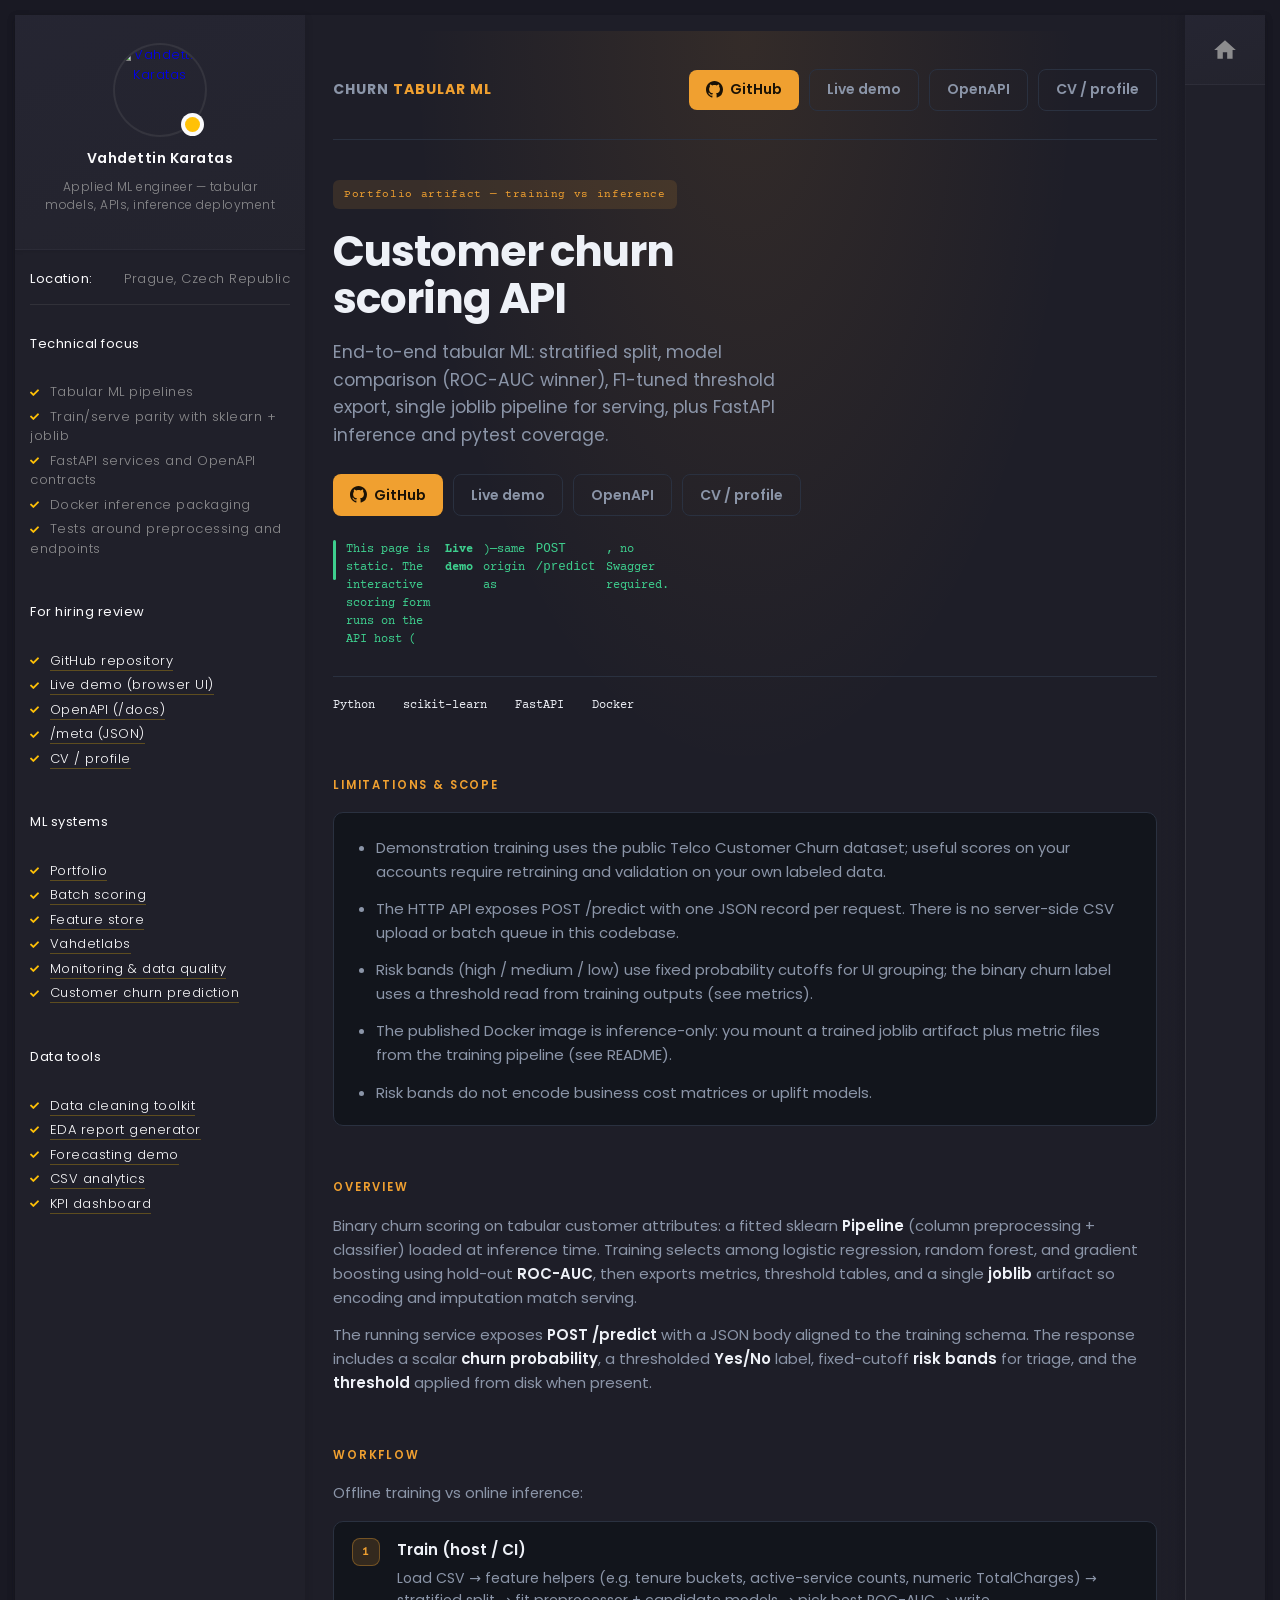
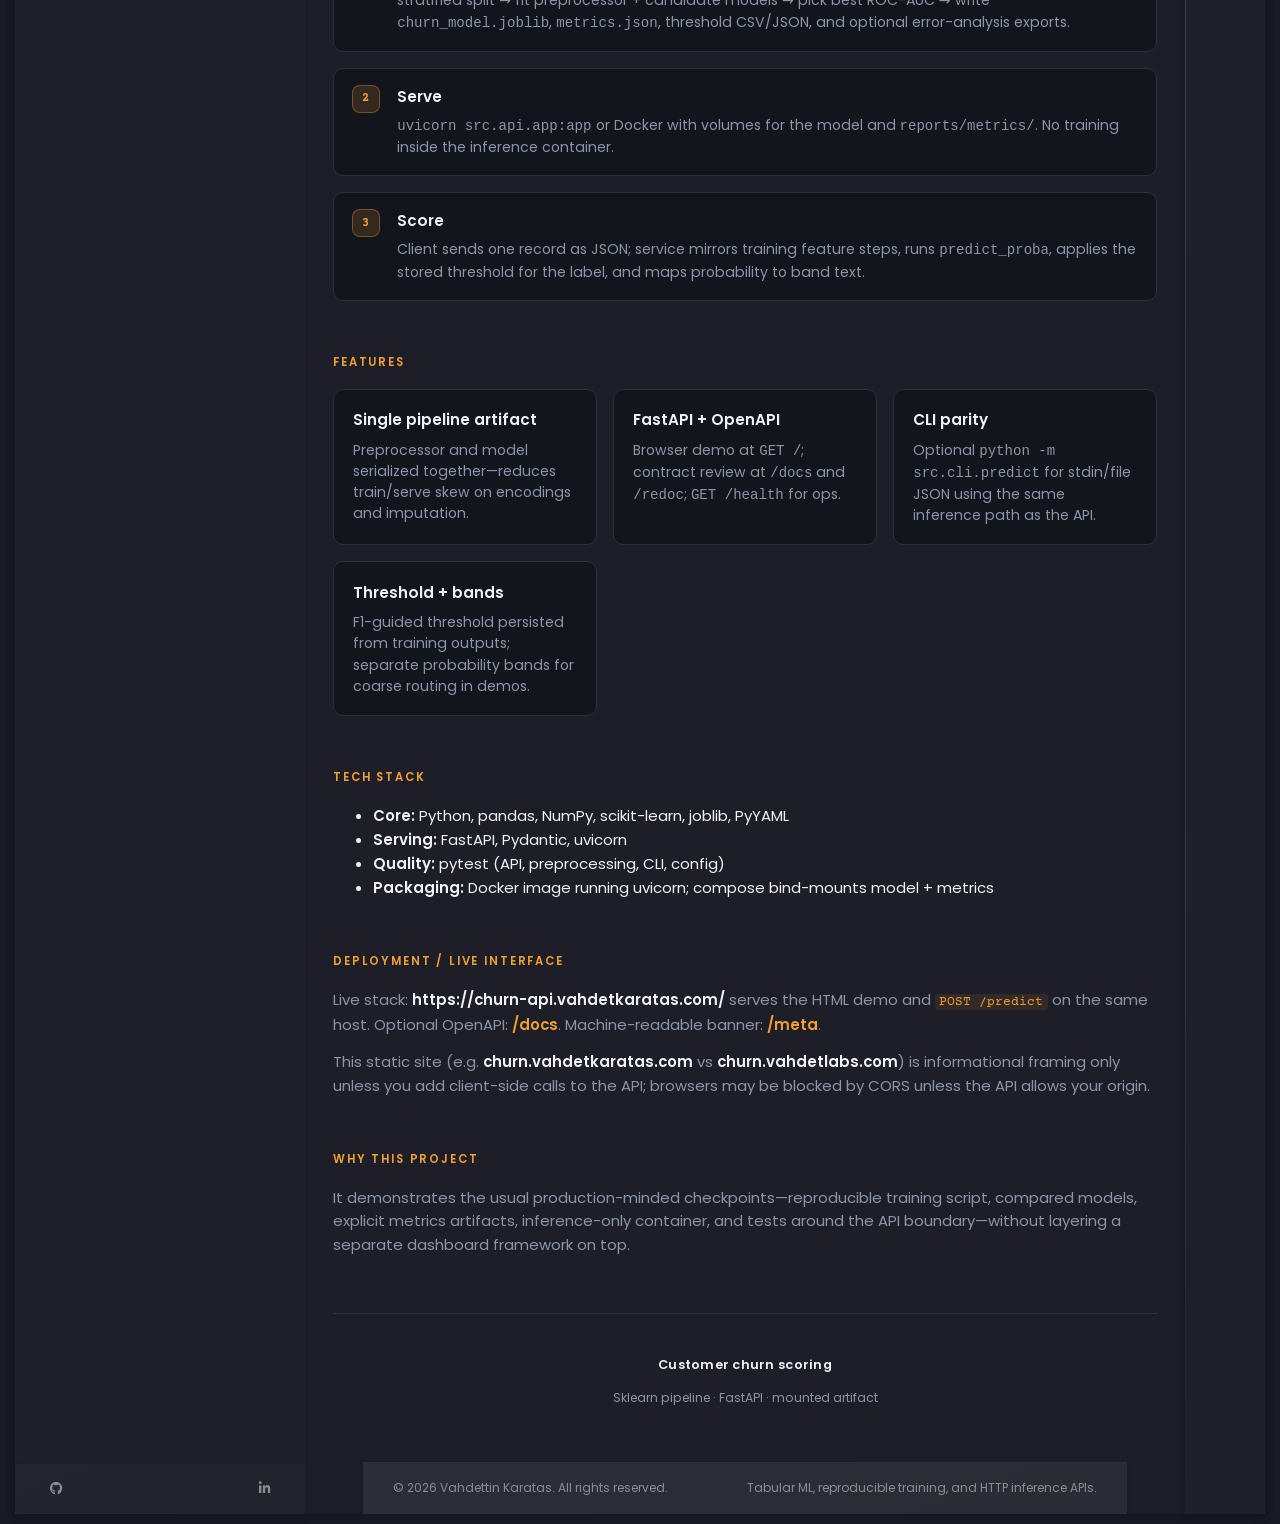
==== commit 1df6224f: "u3" ====
--- a/layout-shell/index.html
+++ b/layout-shell/index.html
@@ -65,8 +65,9 @@
               <h6 class="mb-15">For hiring review</h6>
               <ul class="art-knowledge-list p-15-0">
                 <li><a href="https://github.com/vahdetkaratas/Customer-Churn-Prediction-System" target="_blank" rel="noopener noreferrer">GitHub repository</a></li>
-<li><a href="https://churn-api.vahdetkaratas.com/" target="_blank" rel="noopener noreferrer">Review live API</a></li>
-<li><a href="https://churn-api.vahdetkaratas.com/docs" target="_blank" rel="noopener noreferrer">OpenAPI docs</a></li>
+<li><a href="https://churn-api.vahdetkaratas.com/" target="_blank" rel="noopener noreferrer">Live demo (browser UI)</a></li>
+<li><a href="https://churn-api.vahdetkaratas.com/docs" target="_blank" rel="noopener noreferrer">OpenAPI (/docs)</a></li>
+<li><a href="https://churn-api.vahdetkaratas.com/meta" target="_blank" rel="noopener noreferrer">/meta (JSON)</a></li>
 <li><a href="https://vahdetkaratas.com/" target="_blank" rel="noopener noreferrer">CV / profile</a></li>
               </ul>
             </div>
@@ -116,8 +117,8 @@
                     <div class="logo" id="top">Churn <span>tabular ML</span></div>
                     <div class="nav-actions">
                       <a class="btn btn-primary" href="https://github.com/vahdetkaratas/Customer-Churn-Prediction-System" target="_blank" rel="noopener noreferrer"><svg viewBox="0 0 24 24" aria-hidden="true"><path d="M12 0C5.37 0 0 5.37 0 12c0 5.31 3.435 9.795 8.205 11.385.6.105.825-.255.825-.57 0-.285-.015-1.23-.015-2.235-3.015.555-3.795-.735-4.035-1.41-.135-.345-.72-1.41-1.23-1.695-.42-.225-1.02-.78-.015-.795.945-.015 1.62.87 1.845 1.23 1.08 1.815 2.805 1.305 3.495.99.105-.78.42-1.305.765-1.605-2.67-.3-5.46-1.335-5.46-5.925 0-1.305.465-2.385 1.23-3.225-.12-.3-.54-1.53.12-3.18 0 0 1.005-.315 3.3 1.23.96-.27 1.98-.405 3-.405s2.04.135 3 .405c2.295-1.56 3.3-1.23 3.3-1.23.66 1.65.24 2.88.12 3.18.765.84 1.23 1.905 1.23 3.225 0 4.605-2.805 5.625-5.475 5.925.435.375.81 1.095.81 2.22 0 1.605-.015 2.895-.015 3.3 0 .315.225.69.825.57A12.02 12.02 0 0024 12c0-6.63-5.37-12-12-12z"/></svg>GitHub</a>
-<a class="btn btn-ghost" href="https://churn-api.vahdetkaratas.com/" target="_blank" rel="noopener noreferrer">Live API</a>
-<a class="btn btn-ghost" href="https://churn-api.vahdetkaratas.com/docs" target="_blank" rel="noopener noreferrer">OpenAPI docs</a>
+<a class="btn btn-ghost" href="https://churn-api.vahdetkaratas.com/" target="_blank" rel="noopener noreferrer">Live demo</a>
+<a class="btn btn-ghost" href="https://churn-api.vahdetkaratas.com/docs" target="_blank" rel="noopener noreferrer">OpenAPI</a>
 <a class="btn btn-ghost" href="https://vahdetkaratas.com/" target="_blank" rel="noopener noreferrer">CV / profile</a>
                     </div>
                   </header>
@@ -129,11 +130,11 @@
                       <p class="hero-lead">End-to-end tabular ML: stratified split, model comparison (ROC-AUC winner), F1-tuned threshold export, single joblib pipeline for serving, plus FastAPI inference and pytest coverage.</p>
                       <div class="hero-cta">
                         <a class="btn btn-primary" href="https://github.com/vahdetkaratas/Customer-Churn-Prediction-System" target="_blank" rel="noopener noreferrer"><svg viewBox="0 0 24 24" aria-hidden="true"><path d="M12 0C5.37 0 0 5.37 0 12c0 5.31 3.435 9.795 8.205 11.385.6.105.825-.255.825-.57 0-.285-.015-1.23-.015-2.235-3.015.555-3.795-.735-4.035-1.41-.135-.345-.72-1.41-1.23-1.695-.42-.225-1.02-.78-.015-.795.945-.015 1.62.87 1.845 1.23 1.08 1.815 2.805 1.305 3.495.99.105-.78.42-1.305.765-1.605-2.67-.3-5.46-1.335-5.46-5.925 0-1.305.465-2.385 1.23-3.225-.12-.3-.54-1.53.12-3.18 0 0 1.005-.315 3.3 1.23.96-.27 1.98-.405 3-.405s2.04.135 3 .405c2.295-1.56 3.3-1.23 3.3-1.23.66 1.65.24 2.88.12 3.18.765.84 1.23 1.905 1.23 3.225 0 4.605-2.805 5.625-5.475 5.925.435.375.81 1.095.81 2.22 0 1.605-.015 2.895-.015 3.3 0 .315.225.69.825.57A12.02 12.02 0 0024 12c0-6.63-5.37-12-12-12z"/></svg>GitHub</a>
-<a class="btn btn-ghost" href="https://churn-api.vahdetkaratas.com/" target="_blank" rel="noopener noreferrer">Live API</a>
-<a class="btn btn-ghost" href="https://churn-api.vahdetkaratas.com/docs" target="_blank" rel="noopener noreferrer">OpenAPI docs</a>
+<a class="btn btn-ghost" href="https://churn-api.vahdetkaratas.com/" target="_blank" rel="noopener noreferrer">Live demo</a>
+<a class="btn btn-ghost" href="https://churn-api.vahdetkaratas.com/docs" target="_blank" rel="noopener noreferrer">OpenAPI</a>
 <a class="btn btn-ghost" href="https://vahdetkaratas.com/" target="_blank" rel="noopener noreferrer">CV / profile</a>
                       </div>
-                      <p class="hero-note">This page is static HTML. Live scoring lives at the API host below; browser calls may fail if CORS blocks your origin—use /docs or curl in that case.</p>
+                      <p class="hero-note">This page is static. The interactive scoring form runs on the API host (<strong>Live demo</strong>)—same origin as <code>POST /predict</code>, no Swagger required.</p>
                       <div class="metrics" aria-label="Project facts">
                         <div><span>Python</span></div>
 <div><span>scikit-learn</span></div>
@@ -212,7 +213,7 @@
     </div>
     <div class="proj-card">
       <h3 class="proj-card-title">FastAPI + OpenAPI</h3>
-      <p><code>/docs</code> and <code>/redoc</code> for contract review; health endpoint for ops checks.</p>
+      <p>Browser demo at <code>GET /</code>; contract review at <code>/docs</code> and <code>/redoc</code>; <code>GET /health</code> for ops.</p>
     </div>
     <div class="proj-card">
       <h3 class="proj-card-title">CLI parity</h3>
@@ -241,8 +242,8 @@
   <h2 id="deploy-heading">Deployment / live interface</h2>
   <div class="proj-prose">
     <p>
-      Canonical scoring URL for integration checks: <strong>https://churn-api.vahdetkaratas.com/</strong>
-      (OpenAPI at <code>/docs</code>). There is no in-repo dashboard UI; interaction is HTTP API–first (try-it flows via OpenAPI or curl).
+      Live stack: <strong>https://churn-api.vahdetkaratas.com/</strong> serves the HTML demo and <code>POST /predict</code> on the same host.
+      Optional OpenAPI: <a href="https://churn-api.vahdetkaratas.com/docs">/docs</a>. Machine-readable banner: <a href="https://churn-api.vahdetkaratas.com/meta">/meta</a>.
     </p>
     <p>
       This static site (e.g. <strong>churn.vahdetkaratas.com</strong> vs <strong>churn.vahdetlabs.com</strong>) is informational framing only unless you add client-side calls to the API; browsers may be blocked by CORS unless the API allows your origin.
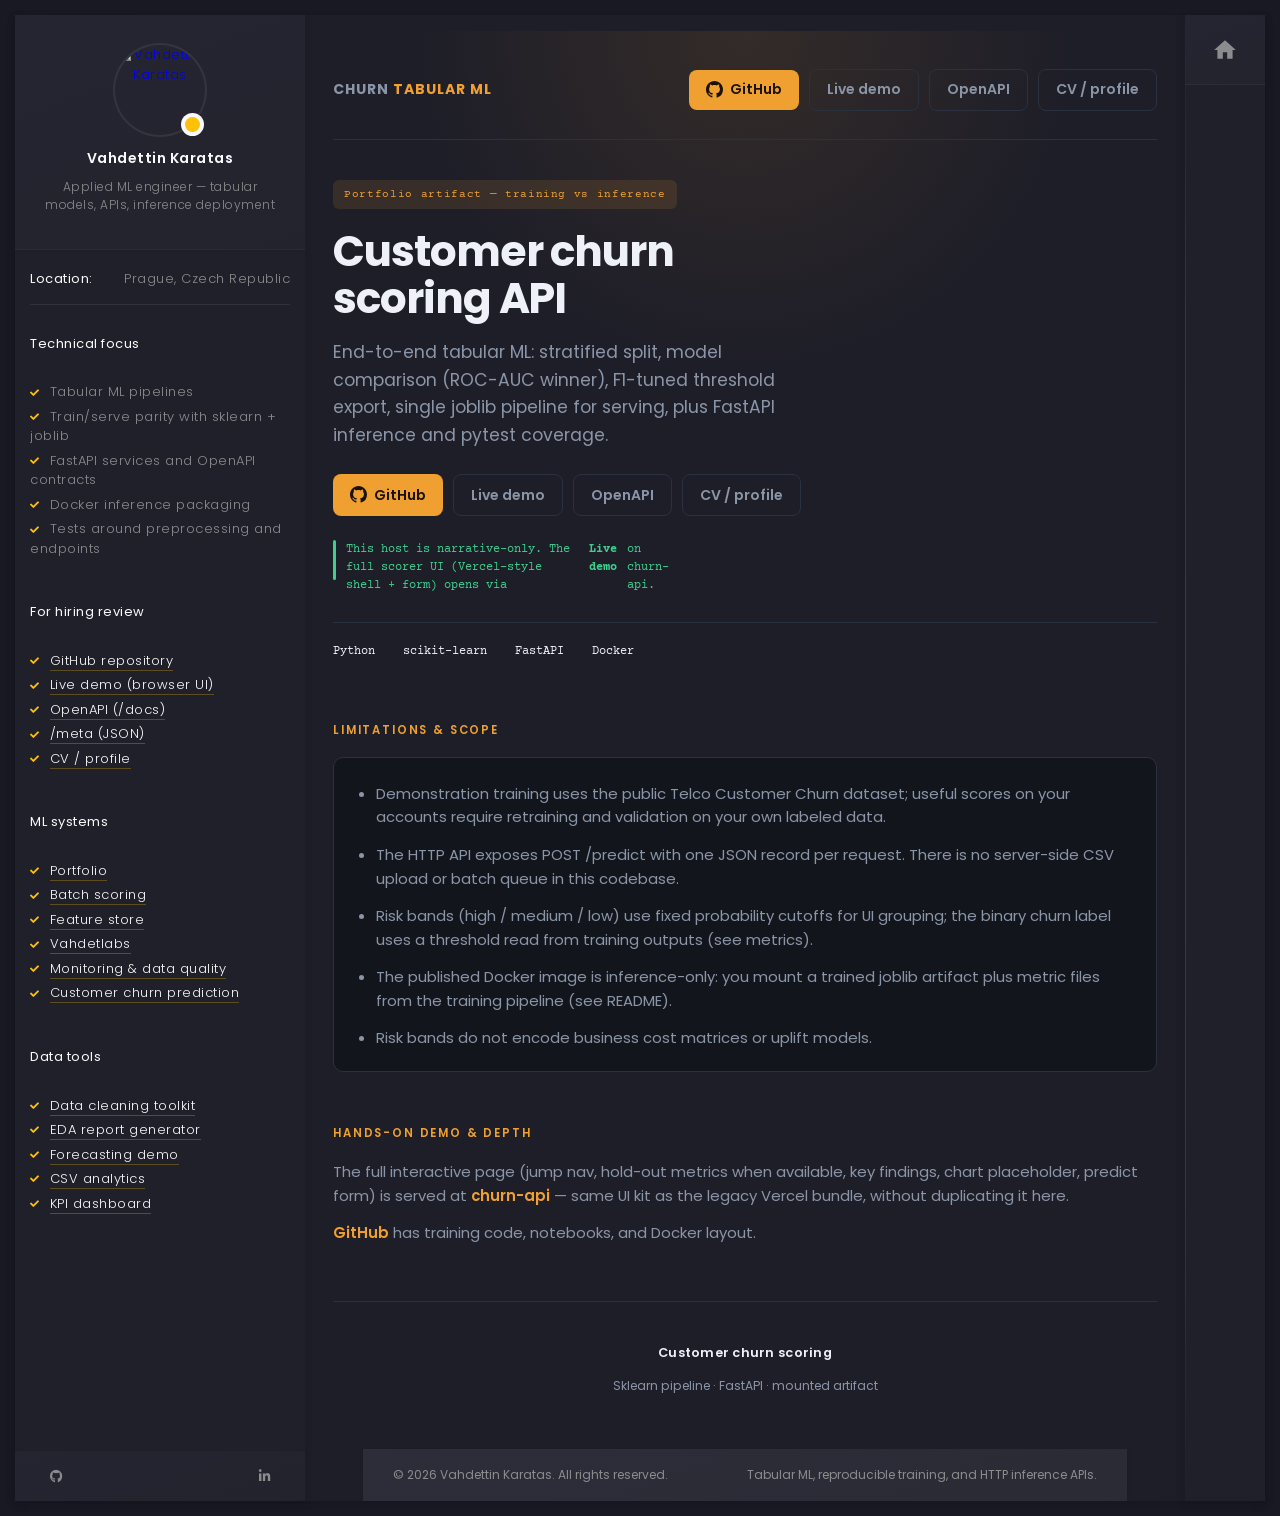
==== commit 762d35fa: "u4" ====
--- a/layout-shell/index.html
+++ b/layout-shell/index.html
@@ -134,7 +134,7 @@
 <a class="btn btn-ghost" href="https://churn-api.vahdetkaratas.com/docs" target="_blank" rel="noopener noreferrer">OpenAPI</a>
 <a class="btn btn-ghost" href="https://vahdetkaratas.com/" target="_blank" rel="noopener noreferrer">CV / profile</a>
                       </div>
-                      <p class="hero-note">This page is static. The interactive scoring form runs on the API host (<strong>Live demo</strong>)—same origin as <code>POST /predict</code>, no Swagger required.</p>
+                      <p class="hero-note">This host is narrative-only. The full scorer UI (Vercel-style shell + form) opens via <strong>Live demo</strong> on churn-api.</p>
                       <div class="metrics" aria-label="Project facts">
                         <div><span>Python</span></div>
 <div><span>scikit-learn</span></div>
@@ -149,117 +149,20 @@
 <li>The published Docker image is inference-only: you mount a trained joblib artifact plus metric files from the training pipeline (see README).</li>
 <li>Risk bands do not encode business cost matrices or uplift models.</li></ul></div></section>
 
-                    <section class="proj-section" aria-labelledby="overview-heading">
-  <h2 id="overview-heading">Overview</h2>
-  <div class="proj-prose">
-    <p>
-      Binary churn scoring on tabular customer attributes: a fitted sklearn <strong>Pipeline</strong>
-      (column preprocessing + classifier) loaded at inference time. Training selects among logistic regression,
-      random forest, and gradient boosting using hold-out <strong>ROC-AUC</strong>, then exports metrics,
-      threshold tables, and a single <strong>joblib</strong> artifact so encoding and imputation match serving.
-    </p>
-    <p>
-      The running service exposes <strong>POST /predict</strong> with a JSON body aligned to the training schema.
-      The response includes a scalar <strong>churn probability</strong>, a thresholded <strong>Yes/No</strong> label,
-      fixed-cutoff <strong>risk bands</strong> for triage, and the <strong>threshold</strong> applied from disk when present.
-    </p>
-  </div>
-</section>
-
-<section class="proj-section" aria-labelledby="workflow-heading">
-  <h2 id="workflow-heading">Workflow</h2>
-  <p class="proj-section-intro">Offline training vs online inference:</p>
-  <ol class="proj-steps">
-    <li class="proj-step">
-      <span class="proj-step-num">1</span>
-      <div class="proj-step-body">
-        <h3 class="proj-step-title">Train (host / CI)</h3>
-        <p>
-          Load CSV → feature helpers (e.g. tenure buckets, active-service counts, numeric TotalCharges) → stratified split →
-          fit preprocessor + candidate models → pick best ROC-AUC → write <code>churn_model.joblib</code>,
-          <code>metrics.json</code>, threshold CSV/JSON, and optional error-analysis exports.
-        </p>
-      </div>
-    </li>
-    <li class="proj-step">
-      <span class="proj-step-num">2</span>
-      <div class="proj-step-body">
-        <h3 class="proj-step-title">Serve</h3>
-        <p>
-          <code>uvicorn src.api.app:app</code> or Docker with volumes for the model and <code>reports/metrics/</code>.
-          No training inside the inference container.
-        </p>
-      </div>
-    </li>
-    <li class="proj-step">
-      <span class="proj-step-num">3</span>
-      <div class="proj-step-body">
-        <h3 class="proj-step-title">Score</h3>
-        <p>
-          Client sends one record as JSON; service mirrors training feature steps, runs <code>predict_proba</code>,
-          applies the stored threshold for the label, and maps probability to band text.
-        </p>
-      </div>
-    </li>
-  </ol>
-</section>
-
-<section class="proj-section" aria-labelledby="features-heading">
-  <h2 id="features-heading">Features</h2>
-  <div class="proj-card-grid">
-    <div class="proj-card">
-      <h3 class="proj-card-title">Single pipeline artifact</h3>
-      <p>Preprocessor and model serialized together—reduces train/serve skew on encodings and imputation.</p>
-    </div>
-    <div class="proj-card">
-      <h3 class="proj-card-title">FastAPI + OpenAPI</h3>
-      <p>Browser demo at <code>GET /</code>; contract review at <code>/docs</code> and <code>/redoc</code>; <code>GET /health</code> for ops.</p>
-    </div>
-    <div class="proj-card">
-      <h3 class="proj-card-title">CLI parity</h3>
-      <p>Optional <code>python -m src.cli.predict</code> for stdin/file JSON using the same inference path as the API.</p>
-    </div>
-    <div class="proj-card">
-      <h3 class="proj-card-title">Threshold + bands</h3>
-      <p>F1-guided threshold persisted from training outputs; separate probability bands for coarse routing in demos.</p>
-    </div>
-  </div>
-</section>
-
-<section class="proj-section" aria-labelledby="stack-heading">
-  <h2 id="stack-heading">Tech stack</h2>
-  <div class="proj-prose">
-    <ul>
-      <li><strong>Core:</strong> Python, pandas, NumPy, scikit-learn, joblib, PyYAML</li>
-      <li><strong>Serving:</strong> FastAPI, Pydantic, uvicorn</li>
-      <li><strong>Quality:</strong> pytest (API, preprocessing, CLI, config)</li>
-      <li><strong>Packaging:</strong> Docker image running uvicorn; compose bind-mounts model + metrics</li>
-    </ul>
-  </div>
-</section>
-
-<section class="proj-section" aria-labelledby="deploy-heading">
-  <h2 id="deploy-heading">Deployment / live interface</h2>
-  <div class="proj-prose">
-    <p>
-      Live stack: <strong>https://churn-api.vahdetkaratas.com/</strong> serves the HTML demo and <code>POST /predict</code> on the same host.
-      Optional OpenAPI: <a href="https://churn-api.vahdetkaratas.com/docs">/docs</a>. Machine-readable banner: <a href="https://churn-api.vahdetkaratas.com/meta">/meta</a>.
-    </p>
-    <p>
-      This static site (e.g. <strong>churn.vahdetkaratas.com</strong> vs <strong>churn.vahdetlabs.com</strong>) is informational framing only unless you add client-side calls to the API; browsers may be blocked by CORS unless the API allows your origin.
-    </p>
-  </div>
-</section>
-
-<section class="proj-section" aria-labelledby="why-heading">
-  <h2 id="why-heading">Why this project</h2>
-  <div class="proj-prose">
-    <p>
-      It demonstrates the usual production-minded checkpoints—reproducible training script, compared models,
-      explicit metrics artifacts, inference-only container, and tests around the API boundary—without layering a separate dashboard framework on top.
-    </p>
-  </div>
-</section>
+                    <section class="proj-section" aria-labelledby="deep-heading">
+                      <h2 id="deep-heading">Hands-on demo &amp; depth</h2>
+                      <div class="proj-prose">
+                        <p>
+                          The full interactive page (jump nav, hold-out metrics when available, key findings, chart placeholder, predict form) is served at
+                          <strong><a href="https://churn-api.vahdetkaratas.com/" target="_blank" rel="noopener noreferrer">churn-api</a></strong>
+                          — same UI kit as the legacy Vercel bundle, without duplicating it here.
+                        </p>
+                        <p>
+                          <a href="https://github.com/vahdetkaratas/Customer-Churn-Prediction-System" target="_blank" rel="noopener noreferrer">GitHub</a>
+                          has training code, notebooks, and Docker layout.
+                        </p>
+                      </div>
+                    </section>
 
                   </div>
 
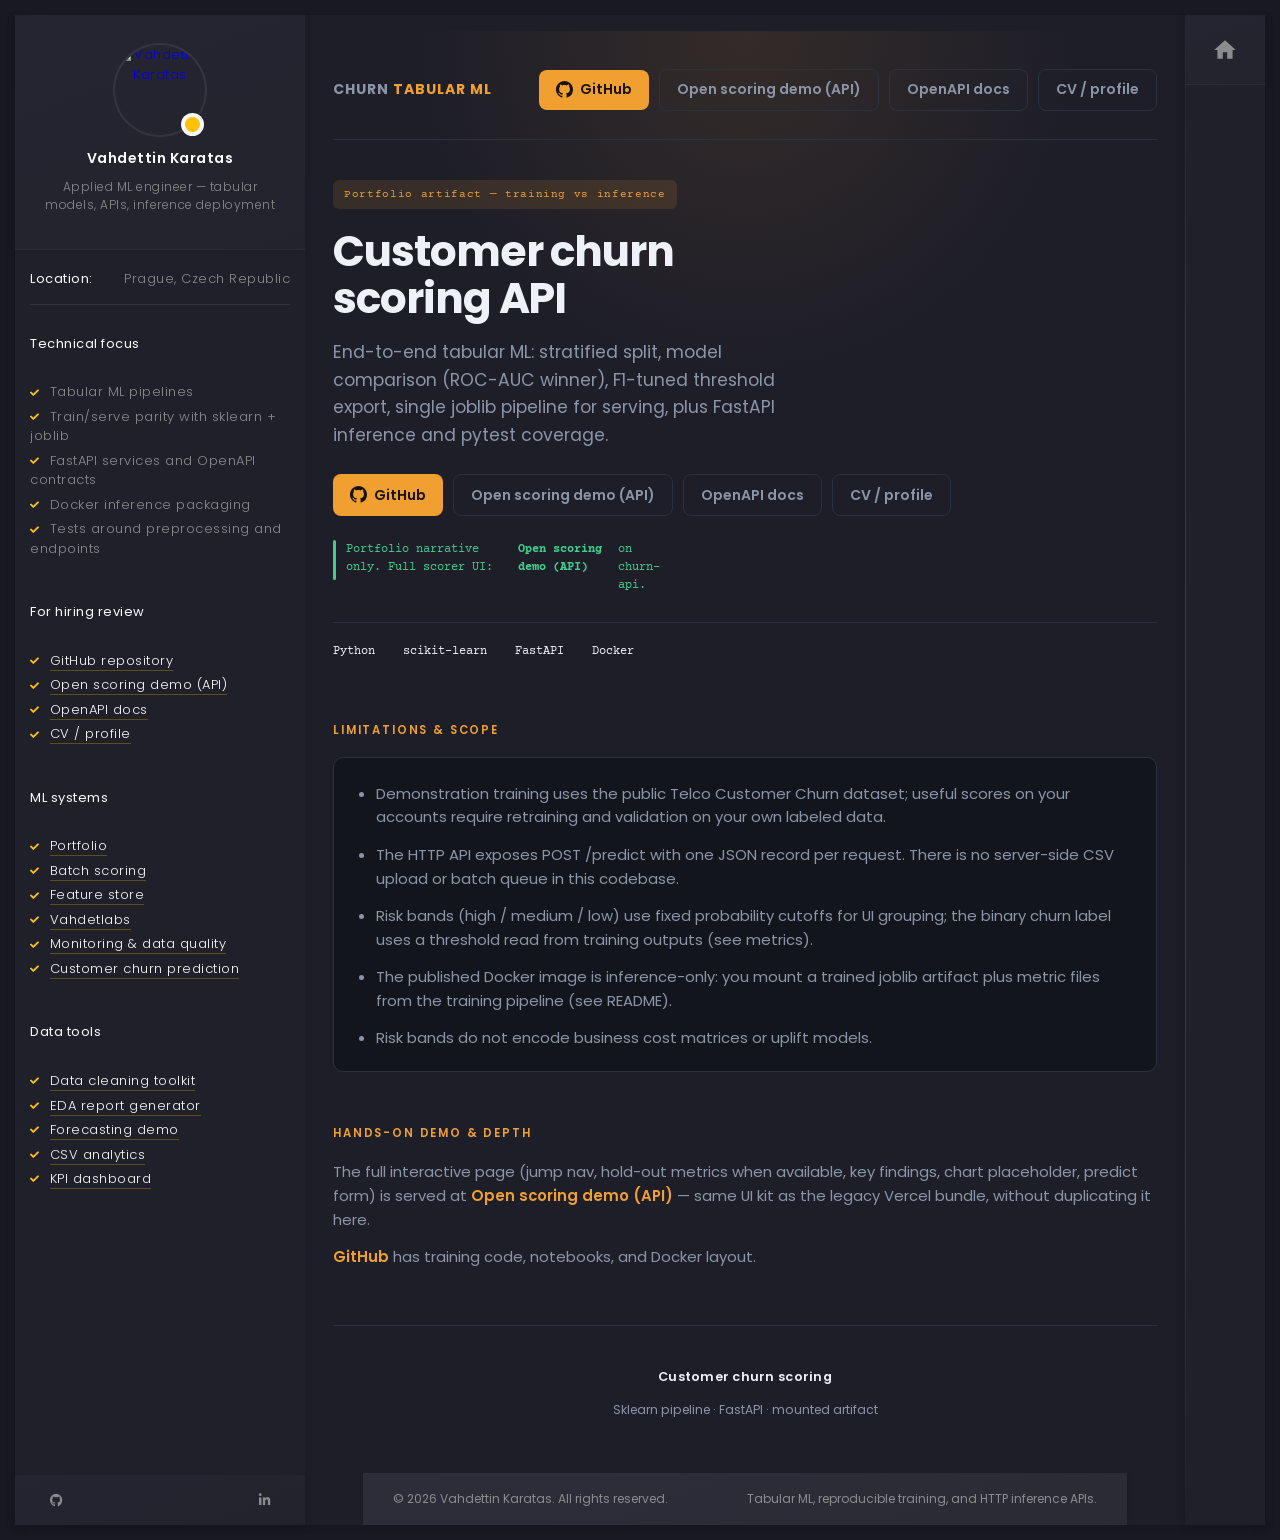
==== commit 6b33695a: "u6" ====
--- a/layout-shell/index.html
+++ b/layout-shell/index.html
@@ -54,10 +54,10 @@
               <h6 class="mb-15">Technical focus</h6>
               <ul class="art-knowledge-list p-15-0">
                 <li>Tabular ML pipelines</li>
-<li>Train/serve parity with sklearn + joblib</li>
-<li>FastAPI services and OpenAPI contracts</li>
-<li>Docker inference packaging</li>
-<li>Tests around preprocessing and endpoints</li>
+                <li>Train/serve parity with sklearn + joblib</li>
+                <li>FastAPI services and OpenAPI contracts</li>
+                <li>Docker inference packaging</li>
+                <li>Tests around preprocessing and endpoints</li>
               </ul>
             </div>
 
@@ -65,10 +65,9 @@
               <h6 class="mb-15">For hiring review</h6>
               <ul class="art-knowledge-list p-15-0">
                 <li><a href="https://github.com/vahdetkaratas/Customer-Churn-Prediction-System" target="_blank" rel="noopener noreferrer">GitHub repository</a></li>
-<li><a href="https://churn-api.vahdetkaratas.com/" target="_blank" rel="noopener noreferrer">Live demo (browser UI)</a></li>
-<li><a href="https://churn-api.vahdetkaratas.com/docs" target="_blank" rel="noopener noreferrer">OpenAPI (/docs)</a></li>
-<li><a href="https://churn-api.vahdetkaratas.com/meta" target="_blank" rel="noopener noreferrer">/meta (JSON)</a></li>
-<li><a href="https://vahdetkaratas.com/" target="_blank" rel="noopener noreferrer">CV / profile</a></li>
+                <li><a href="https://churn-api.vahdetkaratas.com/" target="_blank" rel="noopener noreferrer">Open scoring demo (API)</a></li>
+                <li><a href="https://churn-api.vahdetkaratas.com/docs" target="_blank" rel="noopener noreferrer">OpenAPI docs</a></li>
+                <li><a href="https://vahdetkaratas.com/" target="_blank" rel="noopener noreferrer">CV / profile</a></li>
               </ul>
             </div>
 
@@ -117,8 +116,8 @@
                     <div class="logo" id="top">Churn <span>tabular ML</span></div>
                     <div class="nav-actions">
                       <a class="btn btn-primary" href="https://github.com/vahdetkaratas/Customer-Churn-Prediction-System" target="_blank" rel="noopener noreferrer"><svg viewBox="0 0 24 24" aria-hidden="true"><path d="M12 0C5.37 0 0 5.37 0 12c0 5.31 3.435 9.795 8.205 11.385.6.105.825-.255.825-.57 0-.285-.015-1.23-.015-2.235-3.015.555-3.795-.735-4.035-1.41-.135-.345-.72-1.41-1.23-1.695-.42-.225-1.02-.78-.015-.795.945-.015 1.62.87 1.845 1.23 1.08 1.815 2.805 1.305 3.495.99.105-.78.42-1.305.765-1.605-2.67-.3-5.46-1.335-5.46-5.925 0-1.305.465-2.385 1.23-3.225-.12-.3-.54-1.53.12-3.18 0 0 1.005-.315 3.3 1.23.96-.27 1.98-.405 3-.405s2.04.135 3 .405c2.295-1.56 3.3-1.23 3.3-1.23.66 1.65.24 2.88.12 3.18.765.84 1.23 1.905 1.23 3.225 0 4.605-2.805 5.625-5.475 5.925.435.375.81 1.095.81 2.22 0 1.605-.015 2.895-.015 3.3 0 .315.225.69.825.57A12.02 12.02 0 0024 12c0-6.63-5.37-12-12-12z"/></svg>GitHub</a>
-<a class="btn btn-ghost" href="https://churn-api.vahdetkaratas.com/" target="_blank" rel="noopener noreferrer">Live demo</a>
-<a class="btn btn-ghost" href="https://churn-api.vahdetkaratas.com/docs" target="_blank" rel="noopener noreferrer">OpenAPI</a>
+<a class="btn btn-ghost" href="https://churn-api.vahdetkaratas.com/" target="_blank" rel="noopener noreferrer">Open scoring demo (API)</a>
+<a class="btn btn-ghost" href="https://churn-api.vahdetkaratas.com/docs" target="_blank" rel="noopener noreferrer">OpenAPI docs</a>
 <a class="btn btn-ghost" href="https://vahdetkaratas.com/" target="_blank" rel="noopener noreferrer">CV / profile</a>
                     </div>
                   </header>
@@ -130,11 +129,11 @@
                       <p class="hero-lead">End-to-end tabular ML: stratified split, model comparison (ROC-AUC winner), F1-tuned threshold export, single joblib pipeline for serving, plus FastAPI inference and pytest coverage.</p>
                       <div class="hero-cta">
                         <a class="btn btn-primary" href="https://github.com/vahdetkaratas/Customer-Churn-Prediction-System" target="_blank" rel="noopener noreferrer"><svg viewBox="0 0 24 24" aria-hidden="true"><path d="M12 0C5.37 0 0 5.37 0 12c0 5.31 3.435 9.795 8.205 11.385.6.105.825-.255.825-.57 0-.285-.015-1.23-.015-2.235-3.015.555-3.795-.735-4.035-1.41-.135-.345-.72-1.41-1.23-1.695-.42-.225-1.02-.78-.015-.795.945-.015 1.62.87 1.845 1.23 1.08 1.815 2.805 1.305 3.495.99.105-.78.42-1.305.765-1.605-2.67-.3-5.46-1.335-5.46-5.925 0-1.305.465-2.385 1.23-3.225-.12-.3-.54-1.53.12-3.18 0 0 1.005-.315 3.3 1.23.96-.27 1.98-.405 3-.405s2.04.135 3 .405c2.295-1.56 3.3-1.23 3.3-1.23.66 1.65.24 2.88.12 3.18.765.84 1.23 1.905 1.23 3.225 0 4.605-2.805 5.625-5.475 5.925.435.375.81 1.095.81 2.22 0 1.605-.015 2.895-.015 3.3 0 .315.225.69.825.57A12.02 12.02 0 0024 12c0-6.63-5.37-12-12-12z"/></svg>GitHub</a>
-<a class="btn btn-ghost" href="https://churn-api.vahdetkaratas.com/" target="_blank" rel="noopener noreferrer">Live demo</a>
-<a class="btn btn-ghost" href="https://churn-api.vahdetkaratas.com/docs" target="_blank" rel="noopener noreferrer">OpenAPI</a>
+<a class="btn btn-ghost" href="https://churn-api.vahdetkaratas.com/" target="_blank" rel="noopener noreferrer">Open scoring demo (API)</a>
+<a class="btn btn-ghost" href="https://churn-api.vahdetkaratas.com/docs" target="_blank" rel="noopener noreferrer">OpenAPI docs</a>
 <a class="btn btn-ghost" href="https://vahdetkaratas.com/" target="_blank" rel="noopener noreferrer">CV / profile</a>
                       </div>
-                      <p class="hero-note">This host is narrative-only. The full scorer UI (Vercel-style shell + form) opens via <strong>Live demo</strong> on churn-api.</p>
+                      <p class="hero-note">Portfolio narrative only. Full scorer UI: <strong>Open scoring demo (API)</strong> on churn-api.</p>
                       <div class="metrics" aria-label="Project facts">
                         <div><span>Python</span></div>
 <div><span>scikit-learn</span></div>
@@ -154,7 +153,7 @@
                       <div class="proj-prose">
                         <p>
                           The full interactive page (jump nav, hold-out metrics when available, key findings, chart placeholder, predict form) is served at
-                          <strong><a href="https://churn-api.vahdetkaratas.com/" target="_blank" rel="noopener noreferrer">churn-api</a></strong>
+                          <strong><a href="https://churn-api.vahdetkaratas.com/" target="_blank" rel="noopener noreferrer">Open scoring demo (API)</a></strong>
                           — same UI kit as the legacy Vercel bundle, without duplicating it here.
                         </p>
                         <p>
